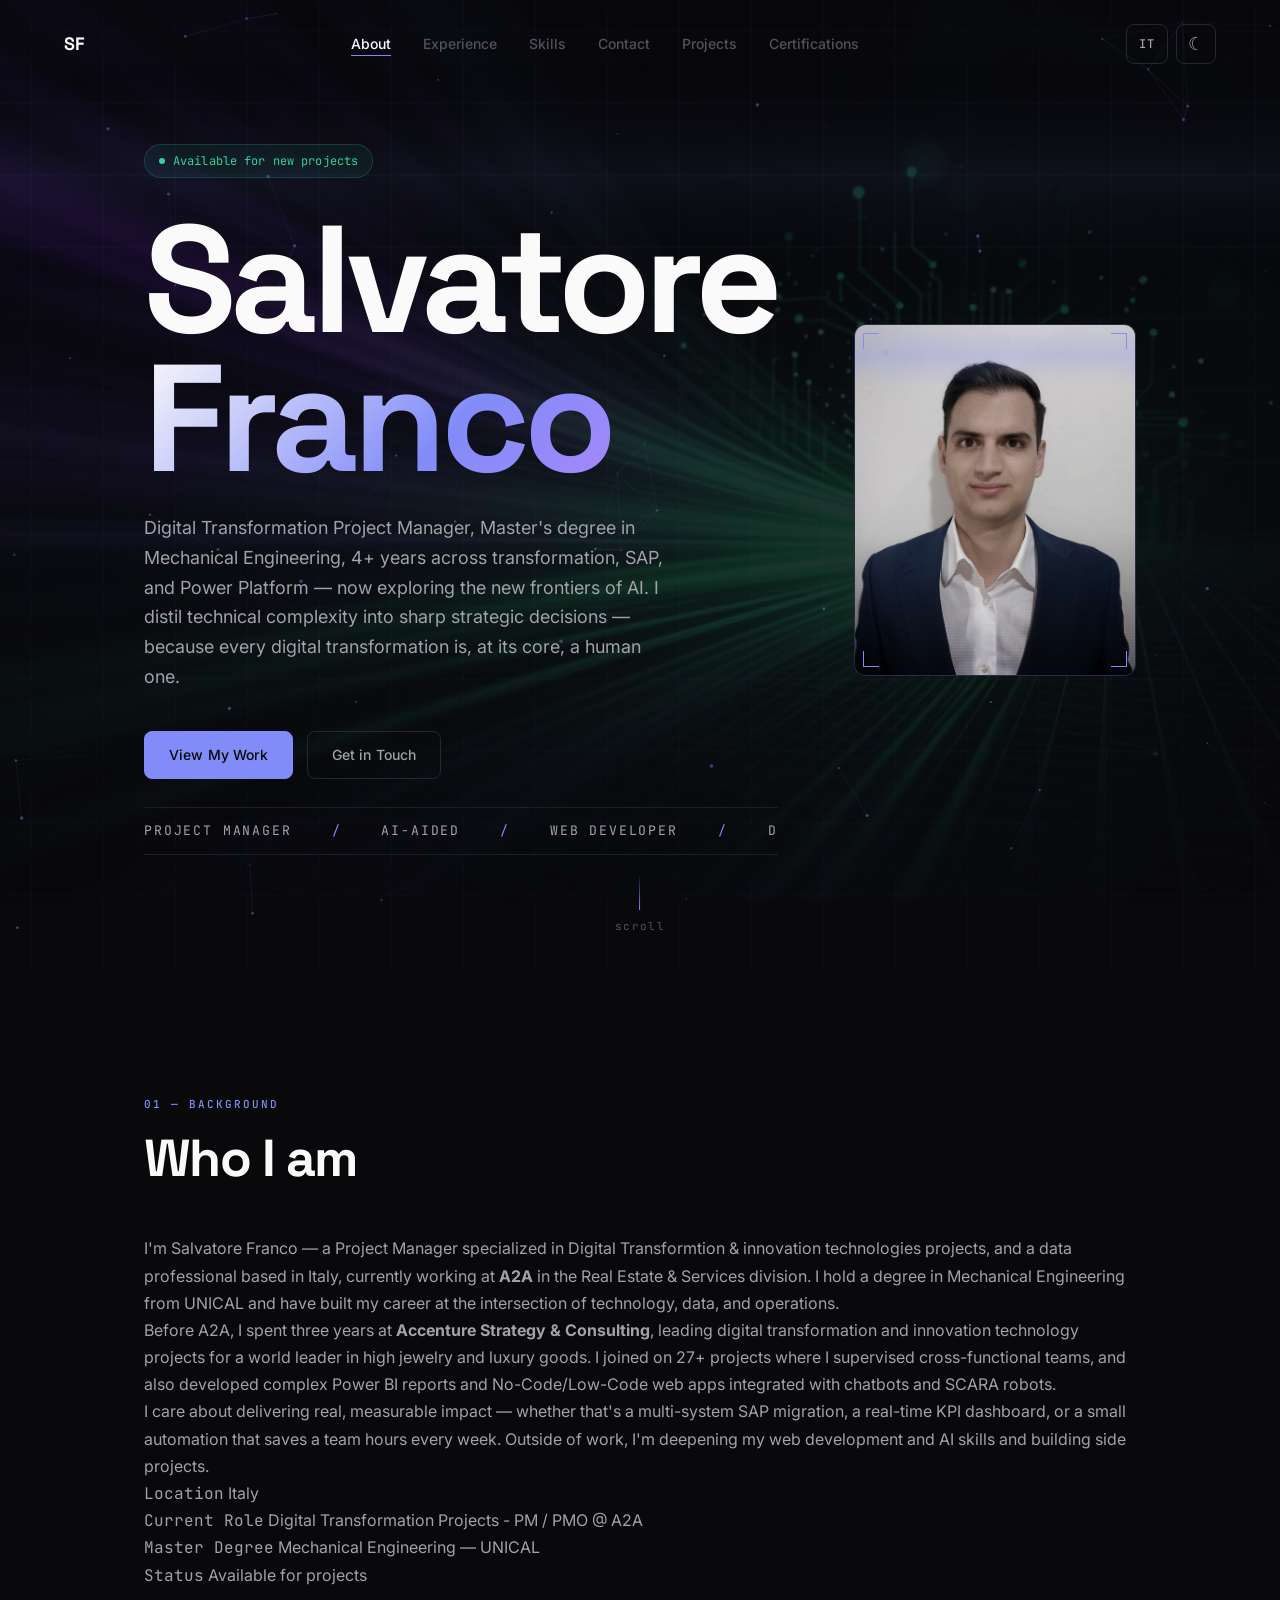
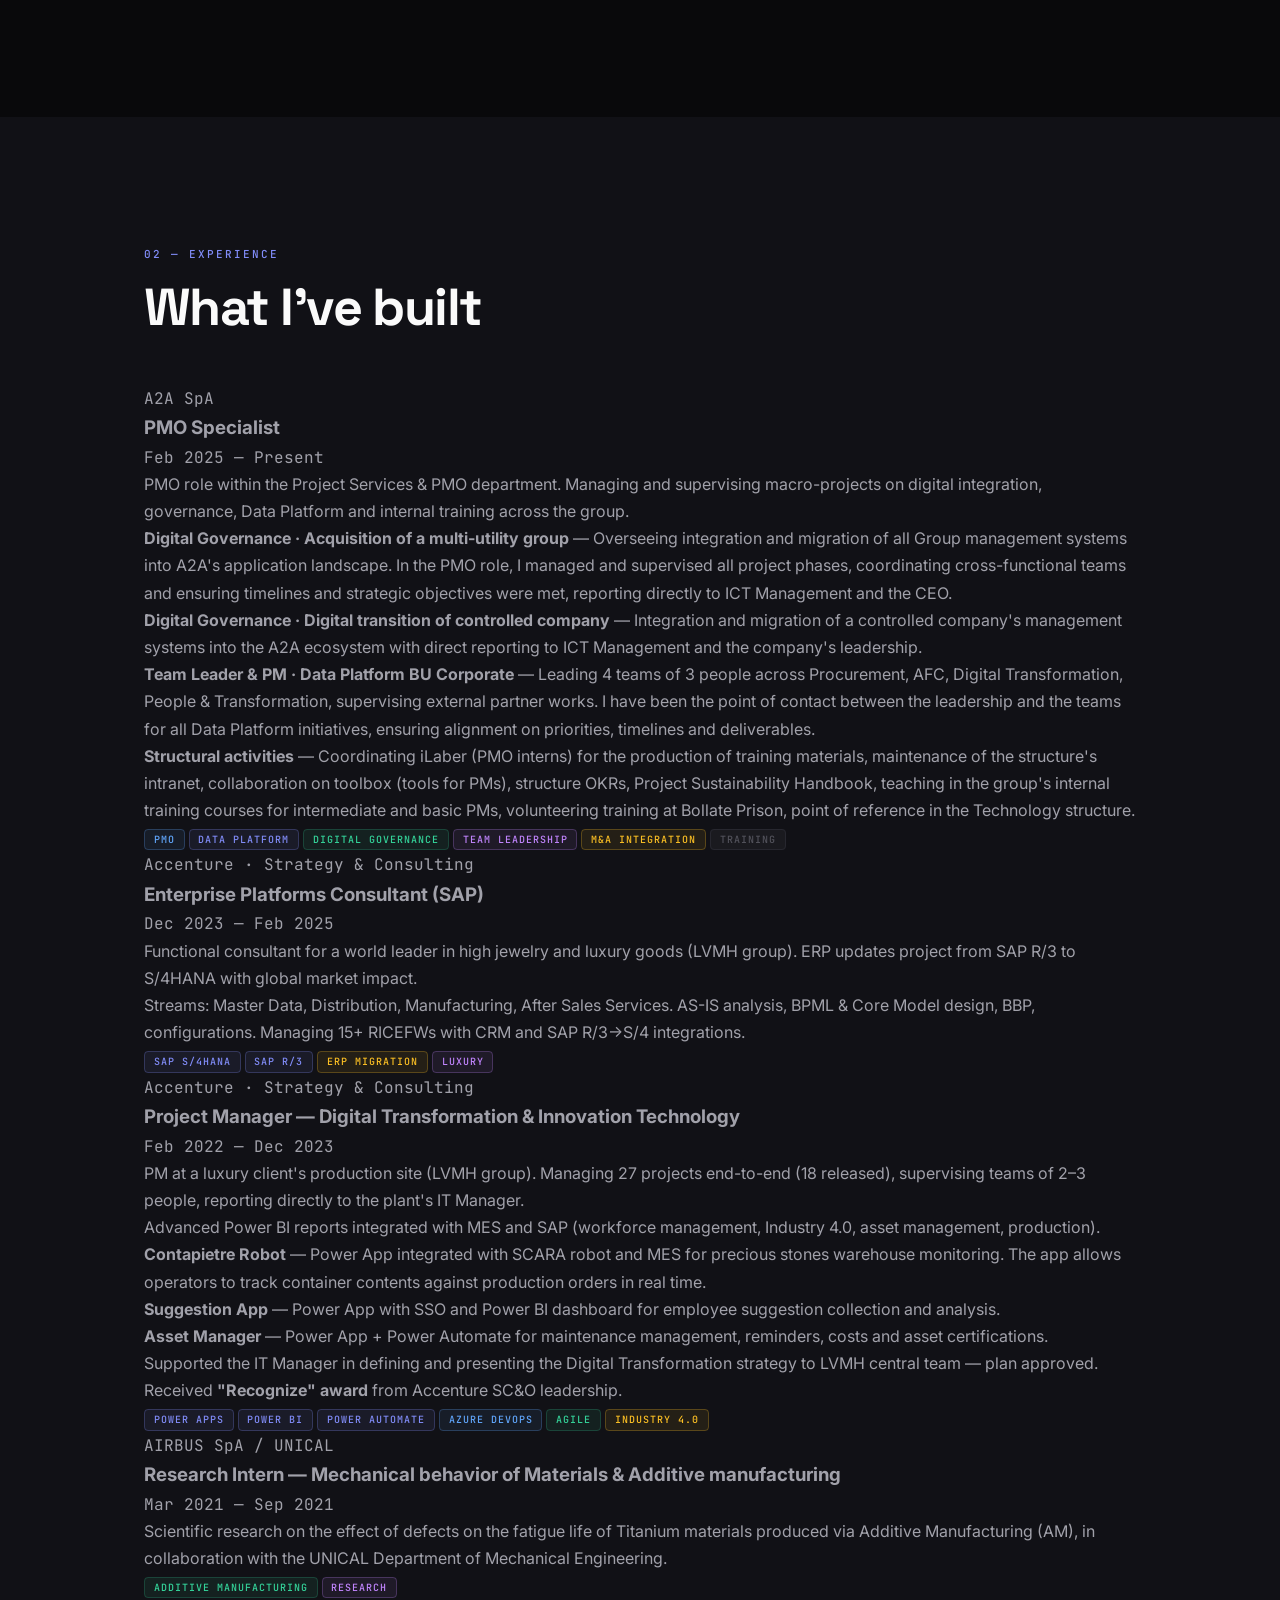
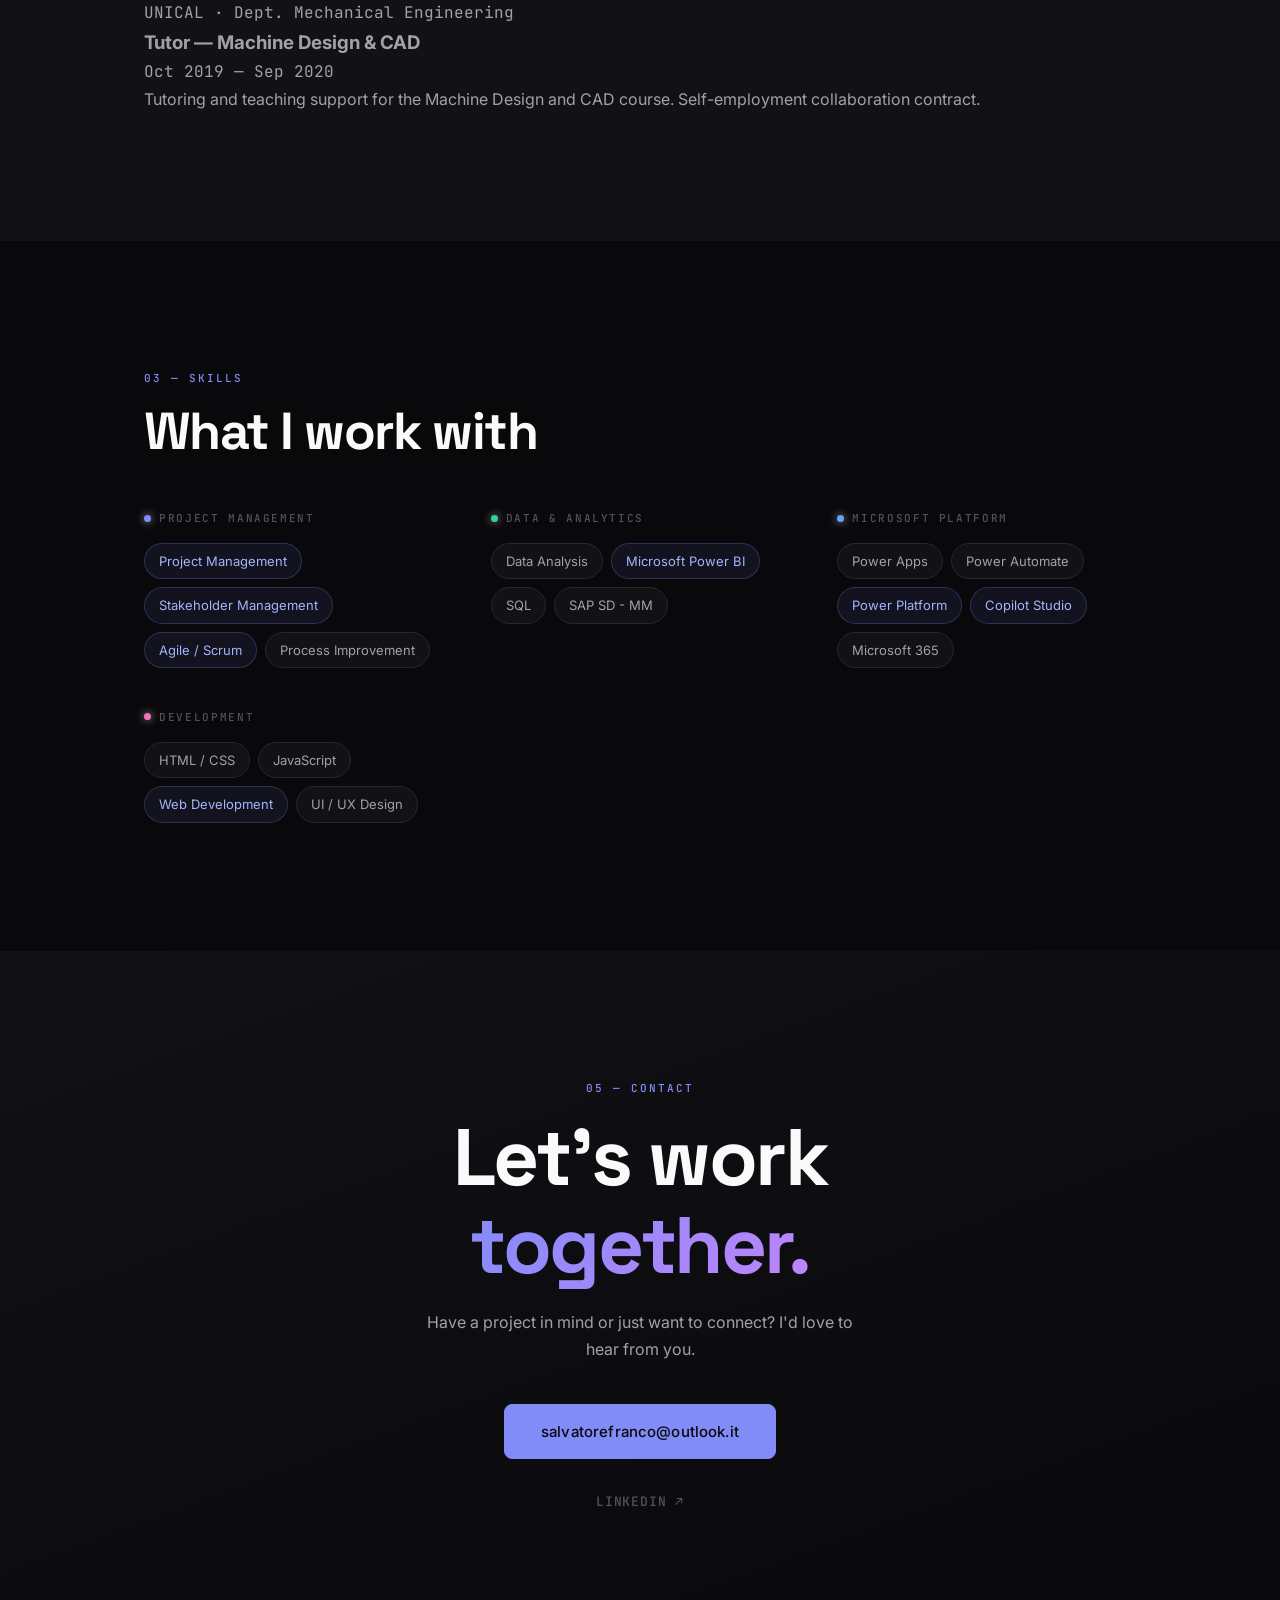
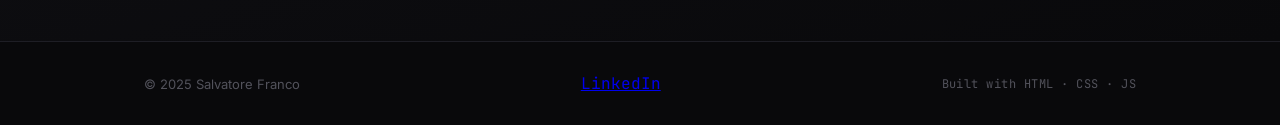
==== index.html @ 8446bfa4 "Primo caricamento del progetto" ====
<!DOCTYPE html>
<html lang="en">
<head>
    <meta charset="UTF-8">
    <meta http-equiv="X-UA-Compatible" content="IE=edge">
    <meta name="viewport" content="width=device-width, initial-scale=1.0">
    <title>Salvatore Franco — Portfolio</title>
    <link rel="preconnect" href="https://fonts.googleapis.com">
    <link rel="preconnect" href="https://fonts.gstatic.com" crossorigin>
    <link href="https://fonts.googleapis.com/css2?family=Space+Grotesk:wght@400;500;600;700&family=Inter:wght@300;400;500&family=JetBrains+Mono:wght@400;500&display=swap" rel="stylesheet">
    <link rel="stylesheet" href="portfolio.css">
</head>
<body>
    <!-- Prevent flash: apply saved theme & language before paint -->
    <script>
        (function(){
            var t = localStorage.getItem('theme');
            if (t) document.documentElement.setAttribute('data-theme', t);
            var l = localStorage.getItem('lang');
            if (l && l !== 'en') {
                document.documentElement.lang = l;
                document.documentElement.classList.add('i18n-loading');
            }
        })();
    </script>

    <!-- Skip to content (accessibility) -->
    <a href="#main" class="skip-link" data-i18n="skip">Skip to content</a>

    <!-- ── NAVIGATION ── -->
    <nav class="nav" id="nav" role="navigation" aria-label="Main navigation">
        <a href="#home" class="nav__logo" aria-label="Home">SF</a>
        <button class="nav__toggle" id="navToggle" aria-label="Toggle menu" aria-expanded="false">
            <span></span><span></span><span></span>
        </button>
        <ul class="nav__links" id="navLinks" role="list">
            <li><a href="#home"                  class="nav__link" data-i18n="nav.about">About</a></li>
            <li><a href="#experience"            class="nav__link" data-i18n="nav.experience">Experience</a></li>
            <li><a href="#skills"                class="nav__link" data-i18n="nav.skills">Skills</a></li>
            <li><a href="#contact"               class="nav__link" data-i18n="nav.contact">Contact</a></li>
            <li><a href="projects.html"          class="nav__link" data-i18n="nav.projects">Projects</a></li>
            <li><a href="certifications.html"    class="nav__link" data-i18n="nav.certifications">Certifications</a></li>
        </ul>
        <div class="nav__actions">
            <button class="lang-toggle" id="langToggle" aria-label="Switch language">
                <span class="lang-toggle__label">IT</span>
            </button>
            <button class="theme-toggle" id="themeToggle" aria-label="Toggle light/dark mode">
                <span class="theme-toggle__icon--moon" aria-hidden="true">&#9790;</span>
                <span class="theme-toggle__icon--sun" aria-hidden="true">&#9728;</span>
            </button>
        </div>
    </nav>

    <main id="main">

    <!-- ── HERO ── -->
    <section class="hero" id="home" aria-label="Introduction">
        <!-- Background layers -->
        <canvas id="hero-canvas" aria-hidden="true"></canvas>

        <div class="hero__inner">
            <div class="hero__content">
                <!-- Status badge -->
                <div class="hero__status reveal" aria-label="Availability status">
                    <span class="hero__status-dot" aria-hidden="true"></span>
                    <span data-i18n="hero.status">Available for new projects</span>
                </div>

                <!-- Name -->
                <h1 class="hero__name reveal reveal--delay-1">
                    <span class="hero__name-line">Salvatore</span>
                    <span class="hero__name-line hero__name-line--accent">Franco</span>
                </h1>

                <!-- Tagline -->
                <p class="hero__tagline reveal reveal--delay-2" data-i18n="hero.tagline">
                    Digital Transformation Project Manager, Master's degree in Mechanical Engineering, 5+ years across transformation,
                    SAP, and Power Platform — now exploring the new frontiers of AI.
                    I distil technical complexity into sharp strategic decisions — because every digital transformation is, at its core, a human one.
                </p>

                <!-- CTAs -->
                <div class="hero__cta reveal reveal--delay-3">
                    <a href="projects.html" class="btn btn--primary" data-i18n="hero.cta.work">View My Work</a>
                    <a href="#contact"  class="btn btn--ghost" data-i18n="hero.cta.contact">Get in Touch</a>
                </div>

                <!-- Roles marquee -->
                <div class="hero__roles reveal reveal--delay-4" aria-label="Roles">
                    <div class="hero__roles-track">
                        <span>
                            Project Manager <i>/</i> AI-Aided <i>/</i> Web Developer <i>/</i>
                            Data Analyst <i>/</i> PMO Specialist <i>/</i> Power Platform <i>/</i>
                            SAP Consultant <i>/</i>
                        </span>
                        <span aria-hidden="true">
                            Project Manager <i>/</i> AI-Aided <i>/</i> Web Developer <i>/</i>
                            Data Analyst <i>/</i> PMO Specialist <i>/</i> Power Platform <i>/</i>
                            SAP Consultant <i>/</i>
                        </span>
                    </div>
                </div>
            </div>

            <div class="hero__portrait">
                <img src="01.images/fotoProfilo.jpg" alt="Salvatore Franco">
                <span class="corner tl"></span>
                <span class="corner tr"></span>
                <span class="corner bl"></span>
                <span class="corner br"></span>
            </div>
        </div>

        <a href="#about" class="hero__scroll" aria-label="Scroll to About section">
            <span class="hero__scroll-line" aria-hidden="true"></span>
            <span data-i18n="hero.scroll">scroll</span>
        </a>
    </section>

    <!-- ── BACKGROUND / ABOUT ── -->
    <section class="section" id="about" aria-labelledby="background-title">
        <div class="container">
            <span class="section__label mono fade-in" data-i18n="bg.label">01 — Background</span>
            <div class="prose-grid">
                <div class="prose fade-in">
                    <h2 class="section__title" id="background-title" data-i18n="bg.title">Who I am</h2>
                    <p data-i18n="bg.p1">I'm Salvatore Franco — a Project Manager specialized in Digital Transformtion &amp; innovation technologies projects, and a data professional based in Italy, currently working at <strong>A2A</strong> in the Real Estate &amp; Services division. I hold a degree in Mechanical Engineering from UNICAL and have built my career at the intersection of technology, data, and operations.</p>
                    <p data-i18n="bg.p2">Before A2A, I spent three years at <strong>Accenture Strategy &amp; Consulting</strong>, leading digital transformation and innovation technology projects for a world leader in high jewelry, luxury and perfume. I joined on 27+ projects where I supervised cross-functional teams, and also developed complex Power BI reports and No-Code/Low-Code web apps integrated with chatbots and SCARA robots.</p>
                    <p data-i18n="bg.p3">I care about delivering real, measurable impact — whether that's a multi-system SAP migration, a real-time KPI dashboard, or a small automation that saves a team hours every week. Outside of work, I'm deepening my web development skills and building side projects.</p>
                </div>
                <aside class="about-sidebar fade-in" aria-label="Key information">
                    <div class="info-block">
                        <span class="info-block__label mono" data-i18n="sidebar.location.label">Location</span>
                        <span class="info-block__value" data-i18n="sidebar.location.value">Italy</span>
                    </div>
                    <div class="info-block">
                        <span class="info-block__label mono" data-i18n="sidebar.role.label">Current Role</span>
                        <span class="info-block__value">Digital Transformation Projects - PM / PMO @ A2A</span>
                    </div>
                    <div class="info-block">
                        <span class="info-block__label mono" data-i18n="sidebar.degree.label">Degree</span>
                        <span class="info-block__value" data-i18n="sidebar.degree.value">Mechanical Engineering — UNICAL</span>
                    </div>
                    <div class="info-block">
                        <span class="info-block__label mono" data-i18n="sidebar.status.label">Status</span>
                        <span class="info-block__value status-available" data-i18n="sidebar.status.value">
                            <span class="hero__status-dot" aria-hidden="true"></span>
                            Available for projects
                        </span>
                    </div>
                </aside>
            </div>
        </div>
    </section>

    <!-- ── EXPERIENCE ── -->
    <section class="section section--surface" id="experience" aria-labelledby="experience-title">
        <div class="container">
            <span class="section__label mono fade-in" data-i18n="exp.label">02 — Experience</span>
            <h2 class="section__title fade-in" id="experience-title" data-i18n="exp.title">What I've built</h2>

            <div class="exp-list fade-in">

                <!-- A2A -->
                <article class="exp-item">
                    <div class="exp-item__header">
                        <div>
                            <span class="exp-item__company mono">A2A SpA</span>
                            <h3 class="exp-item__role">PMO Specialist</h3>
                        </div>
                        <div class="exp-item__date mono" data-i18n="exp.1.date">
                            Feb 2025 — Present
                        </div>
                    </div>
                    <p class="exp-item__desc" data-i18n="exp.1.desc">PMO role within the Project Services &amp; PMO department. Managing and supervising macro-projects on digital integration, governance, Data Platform and internal training across the group.</p>
                    <div class="exp-item__subs">
                        <div class="exp-item__sub" data-i18n="exp.1.sub1"><strong>Team Leader Digital Governance · AEB Group Acquisition</strong> — Overseeing integration and migration of all AEB Group management systems into A2A's application landscape.</div>
                        <div class="exp-item__sub" data-i18n="exp.1.sub2"><strong>Team Leader Digital Governance · LeReti Transition</strong> — Integration and migration of LeReti management systems into the A2A ecosystem.</div>
                        <div class="exp-item__sub" data-i18n="exp.1.sub3"><strong>Team Leader &amp; PM · Data Platform BU Corporate</strong> — Leading a team of 3 PMOs and supervising external partner across Procurement, AFC, Digital Transformation, People &amp; Transformation.</div>
                        <div class="exp-item__sub" data-i18n="exp.1.sub4"><strong>Structural activities</strong> — iLaber coordination (PMO interns) for the production of training materials, intranet maintenance, PM toolbox, Project Sustainability Handbook, PM training courses teaching, teaching at Bollate Prison.</div>
                    </div>
                    <div class="exp-item__tags">
                        <span class="tag tag--project">PMO</span>
                        <span class="tag tag--web">Data Platform</span>
                        <span class="tag tag--industry">Digital Governance</span>
                        <span class="tag tag--featured">Team Leadership</span>
                        <span class="tag tag--report">M&amp;A Integration</span>
                        <span class="tag">Training</span>
                    </div>
                </article>

                <!-- Accenture — SAP -->
                <article class="exp-item">
                    <div class="exp-item__header">
                        <div>
                            <span class="exp-item__company mono">Accenture · Strategy &amp; Consulting</span>
                            <h3 class="exp-item__role">Enterprise Platforms Consultant (SAP)</h3>
                        </div>
                        <div class="exp-item__date mono" data-i18n="exp.2.date">Dec 2023 — Feb 2025</div>
                    </div>
                    <p class="exp-item__desc" data-i18n="exp.2.desc">Functional consultant for a world leader in high jewelry, luxury and perfume (LVMH group). ERP replacement project from SAP R/3 to S/4HANA with global market impact.</p>
                    <div class="exp-item__subs">
                        <div class="exp-item__sub" data-i18n="exp.2.sub1">Streams: Master Data, Distribution, Manufacturing, After Sales Services. AS-IS analysis, BPML &amp; Core Model design, BBP, configurations. Managing 15+ RICEFWs with CRM and SAP R/3→S/4 integrations.</div>
                    </div>
                    <div class="exp-item__tags">
                        <span class="tag tag--web">SAP S/4HANA</span>
                        <span class="tag tag--web">SAP R/3</span>
                        <span class="tag tag--report">ERP Migration</span>
                        <span class="tag tag--featured">Luxury</span>
                    </div>
                </article>

                <!-- Accenture — PM -->
                <article class="exp-item">
                    <div class="exp-item__header">
                        <div>
                            <span class="exp-item__company mono">Accenture · Strategy &amp; Consulting</span>
                            <h3 class="exp-item__role">Project Manager — Digital Transformation &amp; Innovation Technology</h3>
                        </div>
                        <div class="exp-item__date mono" data-i18n="exp.3.date">Feb 2022 — Dec 2023</div>
                    </div>
                    <p class="exp-item__desc" data-i18n="exp.3.desc">PM at a luxury client's production site (LVMH group). Managing 27 projects end-to-end (18 released), supervising teams of 2–3 people, reporting directly to the plant's IT Manager.</p>
                    <div class="exp-item__subs">
                        <div class="exp-item__sub" data-i18n="exp.3.sub1">Advanced Power BI reports integrated with MES and SAP (workforce management, Industry 4.0, asset management, production).</div>
                        <div class="exp-item__sub" data-i18n="exp.3.sub2"><strong>Contapietre Robot</strong> — Power App integrated with SCARA robot and MES for precious stones warehouse monitoring.</div>
                        <div class="exp-item__sub" data-i18n="exp.3.sub3"><strong>Suggestion App</strong> — Power App with SSO and Power BI dashboard for employee suggestion collection and analysis.</div>
                        <div class="exp-item__sub" data-i18n="exp.3.sub4"><strong>Asset Manager</strong> — Power App + Power Automate for maintenance management, reminders, costs and asset certifications.</div>
                        <div class="exp-item__sub" data-i18n="exp.3.sub5">Supported the IT Manager in defining and presenting the Digital Transformation strategy to LVMH central team — plan approved. Received <strong>"Recognize" award</strong> from Accenture SC&amp;O leadership.</div>
                    </div>
                    <div class="exp-item__tags">
                        <span class="tag tag--web">Power Apps</span>
                        <span class="tag tag--web">Power BI</span>
                        <span class="tag tag--web">Power Automate</span>
                        <span class="tag tag--project">Azure DevOps</span>
                        <span class="tag tag--industry">Agile</span>
                        <span class="tag tag--report">Industry 4.0</span>
                    </div>
                </article>

                <!-- AIRBUS -->
                <article class="exp-item">
                    <div class="exp-item__header">
                        <div>
                            <span class="exp-item__company mono">AIRBUS SpA / UNICAL</span>
                            <h3 class="exp-item__role" data-i18n="exp.4.role">Research Intern — Materials &amp; Additive Manufacturing</h3>
                        </div>
                        <div class="exp-item__date mono" data-i18n="exp.4.date">Mar 2021 — Sep 2021</div>
                    </div>
                    <p class="exp-item__desc" data-i18n="exp.4.desc">Scientific research on the effect of defects on the fatigue life of Titanium materials produced via Additive Manufacturing (AM), in collaboration with the UNICAL Department of Mechanical Engineering.</p>
                    <div class="exp-item__tags">
                        <span class="tag tag--industry">Additive Manufacturing</span>
                        <span class="tag tag--featured">Research</span>
                    </div>
                </article>

                <!-- UNICAL Tutor -->
                <article class="exp-item">
                    <div class="exp-item__header">
                        <div>
                            <span class="exp-item__company mono" data-i18n="exp.5.company">UNICAL · Dept. Mechanical Engineering</span>
                            <h3 class="exp-item__role" data-i18n="exp.5.role">Tutor — Machine Design &amp; CAD</h3>
                        </div>
                        <div class="exp-item__date mono" data-i18n="exp.5.date">Oct 2019 — Sep 2020</div>
                    </div>
                    <p class="exp-item__desc" data-i18n="exp.5.desc">Tutoring and teaching support for the Machine Design and CAD course. Self-employment collaboration contract.</p>
                </article>

            </div>
        </div>
    </section>

    <!-- ── SKILLS ── -->
    <section class="section" id="skills" aria-labelledby="skills-title">
        <div class="container">
            <span class="section__label mono fade-in" data-i18n="abt.skills.label">03 — Skills</span>
            <h2 class="section__title fade-in" id="skills-title" data-i18n="abt.skills.title">What I work with</h2>

            <div class="skills-groups fade-in">
                <div class="skills-group">
                    <div class="skills-group__header">
                        <span class="skills-group__dot" style="background:#818cf8" aria-hidden="true"></span>
                        <h4 class="skills-group__label mono">Project Management</h4>
                    </div>
                    <div class="skills-pills" role="list">
                        <span class="pill pill--accent" role="listitem">Project Management</span>
                        <span class="pill pill--accent" role="listitem">Stakeholder Management</span>
                        <span class="pill pill--accent" role="listitem">Agile / Scrum</span>
                        <span class="pill" role="listitem">Process Improvement</span>
                    </div>
                </div>

                <div class="skills-group">
                    <div class="skills-group__header">
                        <span class="skills-group__dot" style="background:#34d399" aria-hidden="true"></span>
                        <h4 class="skills-group__label mono">Data &amp; Analytics</h4>
                    </div>
                    <div class="skills-pills" role="list">
                        <span class="pill" role="listitem">Data Analysis</span>
                        <span class="pill pill--accent" role="listitem">Microsoft Power BI</span>
                        <span class="pill" role="listitem">SQL</span>
                        <span class="pill" role="listitem">SAP SD - MM</span>
                    </div>
                </div>

                <div class="skills-group">
                    <div class="skills-group__header">
                        <span class="skills-group__dot" style="background:#60a5fa" aria-hidden="true"></span>
                        <h4 class="skills-group__label mono">Microsoft Platform</h4>
                    </div>
                    <div class="skills-pills" role="list">
                        <span class="pill" role="listitem">Power Apps</span>
                        <span class="pill " role="listitem">Power Automate</span>
                        <span class="pill pill--accent" role="listitem">Power Platform</span>
                        <span class="pill pill--accent" role="listitem">Copilot Studio</span>
                        <span class="pill" role="listitem">Microsoft 365</span>
                    </div>
                </div>

                <div class="skills-group">
                    <div class="skills-group__header">
                        <span class="skills-group__dot" style="background:#f472b6" aria-hidden="true"></span>
                        <h4 class="skills-group__label mono">Development</h4>
                    </div>
                    <div class="skills-pills" role="list">
                        <span class="pill" role="listitem">HTML / CSS</span>
                        <span class="pill" role="listitem">JavaScript</span>
                        <span class="pill pill--accent" role="listitem">Web Development</span>
                        <span class="pill" role="listitem">UI / UX Design</span>
                    </div>
                </div>
            </div>
        </div>
    </section>

    <!-- ── CONTACT ── -->
    <section class="section section--contact" id="contact" aria-labelledby="contact-title">
        <div class="container">
            <div class="contact-inner fade-in">
                <span class="section__label mono" data-i18n="contact.label.5">05 — Contact</span>
                <h2 class="section__title contact__title" id="contact-title" data-i18n="contact.title">
                    Let's work<br><span class="text-gradient">together.</span>
                </h2>
                <p class="contact__subtitle" data-i18n="contact.sub">Have a project in mind or just want to connect? I'd love to hear from you.</p>
                <a href="mailto:salvatorefranco@outlook.it" class="btn btn--primary btn--lg">
                    salvatorefranco@outlook.it
                </a>
                <div class="contact__socials">
                    <a href="https://www.linkedin.com/in/salvatorefranco" target="_blank" rel="noopener noreferrer" class="contact__social">
                        LinkedIn ↗
                    </a>
                </div>
            </div>
        </div>
    </section>

    </main><!-- /main -->

    <!-- ── FOOTER ── -->
    <footer class="footer" role="contentinfo">
        <div class="container footer__inner">
            <span class="footer__copy">© 2025 Salvatore Franco</span>
            <a href="https://www.linkedin.com/in/salvatorefranco" target="_blank" rel="noopener noreferrer" class="footer__link mono">LinkedIn</a>
            <span class="footer__credit mono" data-i18n="footer.credit">Built with HTML · CSS · JS</span>
        </div>
    </footer>

    <!-- Language support -->
    <script src="i18n.js"></script>

    <!-- Custom interactions + animations -->
    <script src="js/theme-colors.js"></script>
    <script src="js/interactions.js"></script>
    <script src="js/motion.js"></script>

    <script>
        // ── Navbar: scrolled state ──
        const nav = document.getElementById('nav');
        window.addEventListener('scroll', () => {
            nav.classList.toggle('nav--scrolled', window.scrollY > 60);
        }, { passive: true });

        // ── Mobile nav toggle ──
        const navToggle = document.getElementById('navToggle');
        const navLinks  = document.getElementById('navLinks');
        navToggle.addEventListener('click', () => {
            const isOpen = navLinks.classList.toggle('nav__links--open');
            navToggle.classList.toggle('nav__toggle--open', isOpen);
            navToggle.setAttribute('aria-expanded', isOpen);
        });
        navLinks.querySelectorAll('a').forEach(link => {
            link.addEventListener('click', () => {
                navLinks.classList.remove('nav__links--open');
                navToggle.classList.remove('nav__toggle--open');
                navToggle.setAttribute('aria-expanded', 'false');
            });
        });

        // ── Active nav link on scroll ──
        const sections   = document.querySelectorAll('section[id]');
        const navAnchors = document.querySelectorAll('.nav__link');
        const sectionObserver = new IntersectionObserver((entries) => {
            entries.forEach(entry => {
                if (entry.isIntersecting) {
                    navAnchors.forEach(a => {
                        a.classList.remove('nav__link--active');
                        a.removeAttribute('aria-current');
                    });
                    const active = document.querySelector(`.nav__link[href="#${entry.target.id}"]`);
                    if (active) {
                        active.classList.add('nav__link--active');
                        active.setAttribute('aria-current', 'true');
                    }
                }
            });
        }, { threshold: 0.4 });
        sections.forEach(s => sectionObserver.observe(s));

        // ── Scroll reveal ──
        const revealObserver = new IntersectionObserver((entries) => {
            entries.forEach(entry => {
                if (entry.isIntersecting) {
                    entry.target.classList.add('is-visible');
                    revealObserver.unobserve(entry.target);
                }
            });
        }, { threshold: 0.1, rootMargin: '0px 0px -40px 0px' });
        document.querySelectorAll('.fade-in, .reveal').forEach(el => revealObserver.observe(el));

        // ── Hero: trigger reveals immediately on load ──
        window.addEventListener('load', () => {
            document.querySelectorAll('.reveal').forEach((el, i) => {
                setTimeout(() => el.classList.add('is-visible'), i * 50 + 80);
            });
        });

        // ── Theme toggle ──
        const themeToggle = document.getElementById('themeToggle');
        themeToggle.addEventListener('click', () => {
            const current = document.documentElement.getAttribute('data-theme');
            const next = current === 'light' ? 'dark' : 'light';
            if (next === 'dark') {
                document.documentElement.removeAttribute('data-theme');
            } else {
                document.documentElement.setAttribute('data-theme', next);
            }
            localStorage.setItem('theme', next === 'dark' ? '' : next);
        });
    </script>

</body>
</html>
---- portfolio.css ----
/* ============================================================
   PORTFOLIO.CSS  —  Salvatore Franco
   Palette: Zinc dark + Indigo accent (Linear / Vercel style)
   Fonts:   Space Grotesk (headings) · Inter (body) · JetBrains Mono (labels)
   ============================================================ */


/* ── Design Tokens ── */
:root {
    /* Backgrounds */
    --bg:        #09090b;   /* zinc-950 */
    --surface:   #111116;   /* cards, surface 1 */
    --elevated:  #18181e;   /* nav, tooltips */
    --border:    #27272f;   /* zinc-800 */
    --border-sub:#1e1e25;   /* subtle dividers */

    /* Text */
    --text-1:    #fafafa;   /* zinc-50  — primary */
    --text-2:    #a1a1aa;   /* zinc-400 — secondary */
    --text-3:    #52525b;   /* zinc-600 — muted */

    /* Accent — Indigo */
    --accent:    #818cf8;   /* indigo-400 */
    --accent-hi: #a5b4fc;   /* indigo-300 — hover */
    --accent-bg: rgba(129,140,248,0.08);
    --accent-glow: rgba(129,140,248,0.12);
    --accent-border: rgba(129,140,248,0.25);

    /* Secondary accent — Emerald (status, success) */
    --green:     #34d399;   /* emerald-400 */
    --green-bg:  rgba(52,211,153,0.07);
    --green-border: rgba(52,211,153,0.2);

    /* Type scale */
    --font-head: 'Space Grotesk', system-ui, sans-serif;
    --font-body: 'Inter', system-ui, sans-serif;
    --font-mono: 'JetBrains Mono', 'Fira Code', monospace;

    /* Radius */
    --radius-sm: 4px;
    --radius:    8px;
    --radius-lg: 12px;
    --radius-xl: 16px;
    --radius-pill: 100px;

    /* Transitions */
    --ease: cubic-bezier(0.16, 1, 0.3, 1);
    --t-fast: 150ms;
    --t-base: 250ms;
    --t-slow: 400ms;
}


/* ── Light Mode Tokens ── */
[data-theme="light"] {
    /* Backgrounds */
    --bg:        #f4f4f5;   /* zinc-100 */
    --surface:   #ffffff;
    --elevated:  #fafafa;
    --border:    #d4d4d8;   /* zinc-300 */
    --border-sub:#e4e4e7;   /* zinc-200 */

    /* Text */
    --text-1:    #18181b;   /* zinc-900 */
    --text-2:    #52525b;   /* zinc-600 */
    --text-3:    #a1a1aa;   /* zinc-400 */

    /* Accent — Indigo (slightly deeper for contrast on light bg) */
    --accent:    #6366f1;   /* indigo-500 */
    --accent-hi: #4f46e5;   /* indigo-600 */
    --accent-bg: rgba(99,102,241,0.08);
    --accent-glow: rgba(99,102,241,0.10);
    --accent-border: rgba(99,102,241,0.25);

    /* Secondary accent — Emerald */
    --green:     #059669;   /* emerald-600 */
    --green-bg:  rgba(5,150,105,0.07);
    --green-border: rgba(5,150,105,0.2);
}


/* ── Reset ── */
*, *::before, *::after { box-sizing: border-box; margin: 0; padding: 0; }
html { scroll-behavior: smooth; font-size: 100%; }

body {
    font-family: var(--font-body);
    font-size: 1rem;
    line-height: 1.7;
    color: var(--text-2);
    background: var(--bg) url('01.images/wallpaper1.png') center center / cover no-repeat fixed;
    overflow-x: hidden;
    -webkit-font-smoothing: antialiased;
    -moz-osx-font-smoothing: grayscale;
    transition: background-color var(--t-slow), color var(--t-slow);
}

/* Wallpaper swap for light mode */
[data-theme="light"] body,
body[data-theme="light"] {
    background-image: url('01.images/wallpaper1_Light.png');
}

/* Dark overlay so text stays readable over the wallpaper */
body::before {
    content: '';
    position: fixed;
    inset: 0;
    background: rgba(9, 9, 11, 0.82);
    z-index: 0;
    pointer-events: none;
    transition: background var(--t-slow);
}

/* Lighter overlay in light mode */
[data-theme="light"] body::before,
body[data-theme="light"]::before {
    background: rgba(244, 244, 245, 0.78);
}

/* Ensure all direct children sit above the overlay */
body > * { position: relative; z-index: 1; }

/* Mono utility */
.mono { font-family: var(--font-mono); }

/* Gradient text utility */
.text-gradient {
    background: linear-gradient(135deg, var(--accent) 0%, #c084fc 100%);
    -webkit-background-clip: text;
    -webkit-text-fill-color: transparent;
    background-clip: text;
}

/* ── Skip Link (accessibility) ── */
.skip-link {
    position: absolute;
    top: -100%;
    left: 1rem;
    padding: 0.5rem 1rem;
    background: var(--accent);
    color: var(--bg);
    font-family: var(--font-body);
    font-size: 0.875rem;
    font-weight: 600;
    border-radius: var(--radius);
    z-index: 9999;
    text-decoration: none;
    transition: top var(--t-fast);
}
.skip-link:focus { top: 1rem; }

/* ── Focus ring (accessibility) ── */
:focus-visible {
    outline: 2px solid var(--accent);
    outline-offset: 3px;
    border-radius: var(--radius-sm);
}

/* ── Reduced motion ── */
@media (prefers-reduced-motion: reduce) {
    *, *::before, *::after {
        animation-duration: 0.01ms !important;
        transition-duration: 0.01ms !important;
    }
    html { scroll-behavior: auto; }
}


/* ── Container ── */
.container {
    width: 100%;
    max-width: 1120px;
    margin: 0 auto;
    padding: 0 clamp(1.25rem, 5vw, 4rem);
}


/* ═══════════════════════════════════════
   NAVIGATION
═══════════════════════════════════════ */
.nav {
    position: fixed;
    top: 0; left: 0; right: 0;
    z-index: 200;
    display: flex;
    align-items: center;
    justify-content: space-between;
    padding: 1.5rem clamp(1.25rem, 5vw, 4rem);
    transition:
        background var(--t-base) var(--ease),
        padding    var(--t-base) var(--ease),
        border-color var(--t-base);
    border-bottom: 1px solid transparent;
}

.nav--scrolled {
    background: rgba(9, 9, 11, 0.8);
    backdrop-filter: blur(16px) saturate(180%);
    -webkit-backdrop-filter: blur(16px) saturate(180%);
    padding-top: 1rem;
    padding-bottom: 1rem;
    border-bottom-color: var(--border-sub);
}
[data-theme="light"] .nav--scrolled {
    background: rgba(244, 244, 245, 0.85);
}

.nav__logo {
    font-family: var(--font-head);
    font-weight: 700;
    font-size: 1.125rem;
    letter-spacing: -0.02em;
    color: var(--text-1);
    text-decoration: none;
    transition: color var(--t-fast);
}
.nav__logo:hover { color: var(--accent-hi); }

.nav__links {
    display: flex;
    list-style: none;
    gap: 2rem;
}

.nav__link {
    font-family: var(--font-body);
    font-size: 0.875rem;
    font-weight: 500;
    color: var(--text-3);
    text-decoration: none;
    transition: color var(--t-fast);
    position: relative;
    padding-bottom: 2px;
}
.nav__link::after {
    content: '';
    position: absolute;
    bottom: -2px; left: 0; right: 0;
    height: 1px;
    background: var(--accent);
    transform: scaleX(0);
    transform-origin: left;
    transition: transform var(--t-base) var(--ease);
}
.nav__link:hover,
.nav__link--active { color: var(--text-1); }
.nav__link:hover::after,
.nav__link--active::after { transform: scaleX(1); }

/* Actions group (lang + theme toggles) */
.nav__actions {
    display: flex;
    align-items: center;
    gap: 0.5rem;
}

/* Mobile hamburger */
.nav__toggle {
    display: none;
    flex-direction: column;
    gap: 5px;
    background: none;
    border: none;
    cursor: pointer;
    padding: 6px;
    border-radius: var(--radius-sm);
}
.nav__toggle span {
    display: block;
    width: 22px;
    height: 1.5px;
    background: var(--text-2);
    border-radius: 2px;
    transition: transform var(--t-base), opacity var(--t-base);
}
.nav__toggle--open span:nth-child(1) { transform: translateY(6.5px) rotate(45deg); }
.nav__toggle--open span:nth-child(2) { opacity: 0; transform: scaleX(0); }
.nav__toggle--open span:nth-child(3) { transform: translateY(-6.5px) rotate(-45deg); }

@media (max-width: 640px) {
    .nav__toggle { display: flex; }
    .nav__links {
        position: fixed;
        inset: 0;
        background: var(--bg);
        flex-direction: column;
        align-items: center;
        justify-content: center;
        gap: 2.5rem;
        transform: translateX(100%);
        transition: transform var(--t-base) var(--ease);
        z-index: 190;
    }
    .nav__links--open { transform: translateX(0); }
    .nav__link { font-size: 1.25rem; color: var(--text-2); }
}


/* ═══════════════════════════════════════
   HERO
═══════════════════════════════════════ */
.hero {
    position: relative;
    min-height: 100svh;
    display: flex;
    align-items: center;
    justify-content: center;
    overflow: hidden;
    padding: 9rem clamp(1.25rem, 5vw, 4rem) 7rem;
}

/* Hero canvas — particle grid background */
#hero-canvas {
    position: absolute;
    inset: 0;
    width: 100%;
    height: 100%;
    z-index: 0;
    opacity: 0.8;
    pointer-events: none;
}

/* Hero inner — two-column layout */
.hero__inner {
    position: relative;
    z-index: 1;
    display: flex;
    align-items: center;
    gap: clamp(3rem, 6vw, 5rem);
    max-width: 1120px;
    width: 100%;
    padding: 0 clamp(1.25rem, 5vw, 4rem);
}

/* Hero content */
.hero__content {
    flex: 1;
    min-width: 0;
    text-align: left;
}

/* Hero portrait — photo with photography effect */
.hero__portrait {
    flex-shrink: 0;
    position: relative;
    width: clamp(220px, 22vw, 320px);
    aspect-ratio: 4 / 5;
    border-radius: var(--radius-lg);
    overflow: hidden;
    border: 1px solid var(--accent-border);
    background: #0a0a0c;
}

.hero__portrait img {
    position: absolute;
    inset: 0;
    width: 100%;
    height: 100%;
    object-fit: cover;
    object-position: center 15%;
    filter: grayscale(20%) contrast(1.08) brightness(0.88) saturate(0.9);
    transition: filter var(--t-slow);
}

.hero__portrait:hover img {
    filter: grayscale(0%) contrast(1) brightness(1) saturate(1);
}

/* Scanline overlay + vignette */
.hero__portrait::after {
    content: '';
    position: absolute;
    inset: 0;
    background:
        repeating-linear-gradient(0deg, rgba(129,140,248,0.06) 0 1px, transparent 1px 3px),
        linear-gradient(180deg, transparent 60%, rgba(9,9,11,0.8) 100%);
    pointer-events: none;
    mix-blend-mode: overlay;
}

/* Animated scan sweep */
.hero__portrait::before {
    content: '';
    position: absolute;
    left: 0;
    right: 0;
    height: 60px;
    background: linear-gradient(180deg, transparent, rgba(129,140,248,0.25), transparent);
    animation: scan 3.5s linear infinite;
    pointer-events: none;
    z-index: 2;
}

@keyframes scan {
    0%   { top: -60px; }
    100% { top: 100%; }
}

/* Corner marks */
.hero__portrait .corner {
    position: absolute;
    width: 16px;
    height: 16px;
    border: 1px solid var(--accent);
    z-index: 3;
}
.hero__portrait .corner.tl { top: 8px;    left: 8px;  border-right: none; border-bottom: none; }
.hero__portrait .corner.tr { top: 8px;    right: 8px; border-left: none;  border-bottom: none; }
.hero__portrait .corner.bl { bottom: 8px; left: 8px;  border-right: none; border-top: none; }
.hero__portrait .corner.br { bottom: 8px; right: 8px; border-left: none;  border-top: none; }

@media (max-width: 768px) {
    .hero__inner {
        flex-direction: column-reverse;
    }
    .hero__content {
        text-align: center;
    }
    .hero__tagline {
        margin-left: auto;
        margin-right: auto;
    }
    .hero__cta {
        justify-content: center;
    }
    .hero__portrait {
        width: 180px;
        aspect-ratio: 1 / 1;
        border-radius: var(--radius-lg);
    }
}

/* Status badge */
.hero__status {
    display: inline-flex;
    align-items: center;
    gap: 0.5rem;
    padding: 0.35rem 0.875rem;
    border-radius: var(--radius-pill);
    border: 1px solid var(--green-border);
    background: var(--green-bg);
    font-family: var(--font-mono);
    font-size: 0.75rem;
    color: var(--green);
    letter-spacing: 0.01em;
    margin-bottom: 2rem;
    cursor: default;
}
.hero__status-dot {
    width: 6px; height: 6px;
    border-radius: 50%;
    background: var(--green);
    flex-shrink: 0;
    animation: statusPulse 2.5s ease-in-out infinite;
}
@keyframes statusPulse {
    0%, 100% { box-shadow: 0 0 0 0 rgba(52,211,153,0); }
    50%       { box-shadow: 0 0 0 5px rgba(52,211,153,0); opacity: 0.7; }
}

/* Hero name */
.hero__name {
    font-family: var(--font-head);
    font-weight: 700;
    font-size: clamp(3.75rem, 12vw, 9.5rem);
    line-height: 0.92;
    letter-spacing: -0.04em;
    margin-bottom: 1.5rem;
    display: block;
}
.hero__name-line {
    display: block;
    color: var(--text-1);
}
.hero__name-line--accent {
    background: linear-gradient(135deg, var(--text-1) 0%, var(--accent) 50%, #c084fc 100%);
    -webkit-background-clip: text;
    -webkit-text-fill-color: transparent;
    background-clip: text;
}

/* Roles — marquee */
.hero__roles {
    margin: 1.75rem 0 0;
    padding: 0.75rem 0;
    border-top: 1px solid var(--border-sub);
    border-bottom: 1px solid var(--border-sub);
    overflow: hidden;
    position: relative;
}
.hero__roles-track {
    display: flex;
    gap: 2.5rem;
    width: max-content;
    animation: marquee 28s linear infinite;
    font-family: var(--font-mono);
    font-size: 0.82rem;
    letter-spacing: 0.14em;
    text-transform: uppercase;
    color: var(--text-2);
    white-space: nowrap;
}
.hero__roles-track > span {
    display: inline-flex;
    align-items: center;
    gap: 2.5rem;
}
.hero__roles-track i { font-style: normal; color: var(--accent); }
@keyframes marquee { to { transform: translateX(-50%); } }

/* Tagline */
.hero__tagline {
    font-family: var(--font-body);
    font-size: clamp(0.9375rem, 1.8vw, 1.125rem);
    color: var(--text-2);
    line-height: 1.65;
    max-width: 520px;
    margin: 0 0 2.5rem;
}

/* CTA buttons */
.hero__cta {
    display: flex;
    gap: 0.875rem;
    flex-wrap: wrap;
}

/* Scroll indicator */
.hero__scroll {
    position: absolute;
    bottom: 2rem;
    left: 50%;
    transform: translateX(-50%);
    display: flex;
    flex-direction: column;
    align-items: center;
    gap: 0.4rem;
    color: var(--text-3);
    text-decoration: none;
    font-family: var(--font-mono);
    font-size: 0.6875rem;
    letter-spacing: 0.12em;
    transition: color var(--t-fast);
}
.hero__scroll:hover { color: var(--accent); }
.hero__scroll-line {
    display: block;
    width: 1px;
    height: 36px;
    background: linear-gradient(to bottom, transparent, var(--accent));
    animation: scrollBounce 2.2s ease-in-out infinite;
}
@keyframes scrollBounce {
    0%, 100% { transform: scaleY(1); opacity: 0.5; }
    50%       { transform: scaleY(1.2); opacity: 1; }
}


/* ═══════════════════════════════════════
   BUTTONS
═══════════════════════════════════════ */
.btn {
    display: inline-flex;
    align-items: center;
    justify-content: center;
    padding: 0.6875rem 1.5rem;
    border-radius: var(--radius);
    font-family: var(--font-body);
    font-size: 0.875rem;
    font-weight: 500;
    letter-spacing: 0.01em;
    text-decoration: none;
    cursor: pointer;
    transition: all var(--t-base) var(--ease);
    white-space: nowrap;
    min-height: 44px; /* accessibility touch target */
    border: 1px solid transparent;
}

.btn--primary {
    background: var(--accent);
    color: var(--bg);
    border-color: var(--accent);
}
.btn--primary:hover {
    background: var(--accent-hi);
    border-color: var(--accent-hi);
    transform: translateY(-1px);
    box-shadow: 0 4px 20px rgba(129,140,248,0.3);
}

.btn--ghost {
    background: transparent;
    color: var(--text-2);
    border-color: var(--border);
}
.btn--ghost:hover {
    border-color: var(--accent-border);
    color: var(--text-1);
    background: var(--accent-bg);
}

.btn--lg  { padding: 0.875rem 2.25rem; font-size: 0.9375rem; min-height: 52px; }
.btn--sm  { padding: 0.5rem  1.125rem; font-size: 0.8125rem; min-height: 36px; }


/* ═══════════════════════════════════════
   SECTIONS — shared
═══════════════════════════════════════ */
.section {
    padding: clamp(5rem, 10vw, 8rem) 0;
}
.section--surface {
    background: var(--surface);
}
.section--contact {
    background: linear-gradient(160deg, var(--surface) 0%, var(--bg) 100%);
}

.section__label {
    display: block;
    font-size: 0.6875rem;
    font-weight: 500;
    letter-spacing: 0.18em;
    text-transform: uppercase;
    color: var(--accent);
    margin-bottom: 1rem;
}

.section__title {
    font-family: var(--font-head);
    font-weight: 700;
    font-size: clamp(2rem, 4.5vw, 3.25rem);
    line-height: 1.1;
    letter-spacing: -0.03em;
    color: var(--text-1);
    margin-bottom: 3rem;
}


/* ═══════════════════════════════════════
   ABOUT
═══════════════════════════════════════ */
.about-grid {
    display: grid;
    grid-template-columns: 1fr 200px;
    gap: 5rem;
    align-items: start;
}

.about__text p {
    font-size: 1rem;
    line-height: 1.8;
    color: var(--text-2);
    margin-bottom: 1rem;
}
.about__text .btn { margin-top: 1.5rem; }

/* Stats */
.about__stats {
    display: flex;
    flex-direction: column;
    gap: 0;
}

.stat {
    padding: 1.5rem 0;
    border-top: 1px solid var(--border-sub);
}
.stat:last-child { border-bottom: 1px solid var(--border-sub); }

.stat__number {
    display: block;
    font-family: var(--font-head);
    font-size: 2.75rem;
    font-weight: 700;
    line-height: 1;
    letter-spacing: -0.04em;
    color: var(--accent);
    margin-bottom: 0.375rem;
}

.stat__label {
    display: block;
    font-size: 0.75rem;
    font-weight: 500;
    letter-spacing: 0.08em;
    text-transform: uppercase;
    color: var(--text-3);
}

@media (max-width: 700px) {
    .about-grid {
        grid-template-columns: 1fr;
        gap: 3rem;
    }
    .about__stats {
        flex-direction: row;
        gap: 1.5rem;
        flex-wrap: wrap;
    }
    .stat {
        border-top: none;
        border-left: 2px solid var(--accent-border);
        padding: 0 1.25rem;
        flex: 1 1 100px;
    }
    .stat:last-child { border-bottom: none; }
}


/* ═══════════════════════════════════════
   PROJECTS
═══════════════════════════════════════ */
.projects-grid {
    display: grid;
    grid-template-columns: repeat(auto-fill, minmax(320px, 1fr));
    gap: 1.25rem;
}

.project-card {
    background: var(--elevated);
    border: 1px solid var(--border);
    border-radius: var(--radius-lg);
    padding: 1.75rem 1.75rem 1.5rem;
    position: relative;
    overflow: hidden;
    transition:
        border-color var(--t-base) var(--ease),
        background   var(--t-base) var(--ease),
        transform    var(--t-base) var(--ease),
        box-shadow   var(--t-base) var(--ease);
    /* Left accent border */
    border-left: 3px solid transparent;
}

.project-card:hover {
    border-color: var(--accent-border);
    border-left-color: var(--accent);
    background: color-mix(in srgb, var(--elevated) 85%, var(--accent) 15%);
    transform: translateY(-3px);
    box-shadow: 0 8px 32px rgba(0,0,0,0.35), 0 0 0 1px var(--accent-border);
}

/* Subtle glow on hover */
.project-card::after {
    content: '';
    position: absolute;
    top: 0; left: 0; right: 0;
    height: 200px;
    background: radial-gradient(ellipse at 50% 0%, var(--accent-bg) 0%, transparent 70%);
    opacity: 0;
    transition: opacity var(--t-base);
    pointer-events: none;
}
.project-card:hover::after { opacity: 1; }

/* Featured variant */
.project-card--featured {
    background: linear-gradient(135deg, var(--elevated) 0%, color-mix(in srgb, var(--elevated) 90%, var(--accent) 10%) 100%);
    border-left-color: var(--accent);
}

.project-card__header {
    display: flex;
    align-items: flex-start;
    justify-content: space-between;
    margin-bottom: 1.125rem;
    gap: 1rem;
}

.project-card__tags {
    display: flex;
    gap: 0.375rem;
    flex-wrap: wrap;
}

.project-card__num {
    font-size: 0.6875rem;
    font-weight: 500;
    color: var(--text-3);
    letter-spacing: 0.08em;
    flex-shrink: 0;
    padding-top: 2px;
}

.project-card__title {
    font-family: var(--font-head);
    font-size: 1.0625rem;
    font-weight: 600;
    letter-spacing: -0.02em;
    line-height: 1.3;
    color: var(--text-1);
    margin-bottom: 0.625rem;
}

.project-card__desc {
    font-size: 0.875rem;
    line-height: 1.7;
    color: var(--text-2);
    margin-bottom: 1.375rem;
}

.project-card__arrow {
    display: inline-block;
    font-size: 0.875rem;
    color: var(--accent);
    opacity: 0;
    transform: translate(-4px, 4px);
    transition: opacity var(--t-base), transform var(--t-base) var(--ease);
}
.project-card:hover .project-card__arrow {
    opacity: 1;
    transform: translate(0, 0);
}


/* ── Tags ── */
.tag {
    font-family: var(--font-mono);
    font-size: 0.625rem;
    font-weight: 500;
    letter-spacing: 0.1em;
    text-transform: uppercase;
    padding: 0.2rem 0.55rem;
    border-radius: var(--radius-sm);
    border: 1px solid;
    /* default — neutral */
    background: rgba(255,255,255,0.04);
    color: var(--text-3);
    border-color: var(--border);
}
.tag--web      { background: var(--accent-bg);               color: var(--accent);    border-color: var(--accent-border); }
.tag--project  { background: rgba(96,165,250,0.08);          color: #60a5fa;          border-color: rgba(96,165,250,0.25); }
.tag--report   { background: rgba(251,191,36,0.08);          color: #fbbf24;          border-color: rgba(251,191,36,0.25); }
.tag--industry { background: rgba(52,211,153,0.08);          color: var(--green);     border-color: var(--green-border); }
.tag--featured { background: rgba(192,132,252,0.08);         color: #c084fc;          border-color: rgba(192,132,252,0.25); }


/* ═══════════════════════════════════════
   SKILLS
═══════════════════════════════════════ */
.skills-groups {
    display: grid;
    grid-template-columns: repeat(auto-fill, minmax(250px, 1fr));
    gap: 2.5rem 3rem;
}

.skills-group__header {
    display: flex;
    align-items: center;
    gap: 0.5rem;
    margin-bottom: 1rem;
}

.skills-group__dot {
    width: 7px; height: 7px;
    border-radius: 50%;
    flex-shrink: 0;
    box-shadow: 0 0 8px currentColor;
}

.skills-group__label {
    font-size: 0.6875rem;
    font-weight: 500;
    letter-spacing: 0.15em;
    text-transform: uppercase;
    color: var(--text-3);
}

.skills-pills {
    display: flex;
    flex-wrap: wrap;
    gap: 0.5rem;
}

.pill {
    font-family: var(--font-body);
    font-size: 0.8125rem;
    font-weight: 400;
    padding: 0.375rem 0.875rem;
    border-radius: var(--radius-pill);
    background: rgba(255,255,255,0.04);
    color: var(--text-2);
    border: 1px solid var(--border);
    transition:
        background var(--t-fast),
        border-color var(--t-fast),
        color var(--t-fast),
        transform var(--t-fast);
    cursor: default;
    min-height: 32px;
    display: flex;
    align-items: center;
}
.pill:hover {
    background: var(--accent-bg);
    border-color: var(--accent-border);
    color: var(--text-1);
    transform: translateY(-1px);
}
.pill--accent {
    background: var(--accent-bg);
    color: var(--accent-hi);
    border-color: var(--accent-border);
}
.pill--accent:hover {
    background: rgba(129,140,248,0.15);
    border-color: var(--accent);
    color: #fff;
}


/* ═══════════════════════════════════════
   CONTACT
═══════════════════════════════════════ */
.contact-inner {
    text-align: center;
    max-width: 640px;
    margin: 0 auto;
}

.contact__title {
    font-size: clamp(2.5rem, 7vw, 5rem);
    margin-bottom: 1.25rem;
}

.contact__subtitle {
    font-size: 1rem;
    color: var(--text-2);
    line-height: 1.7;
    margin-bottom: 2.5rem;
    max-width: 440px;
    margin-left: auto;
    margin-right: auto;
}

.contact__socials {
    margin-top: 2rem;
    display: flex;
    justify-content: center;
    gap: 2rem;
}

.contact__social {
    font-family: var(--font-mono);
    font-size: 0.8125rem;
    font-weight: 500;
    letter-spacing: 0.06em;
    text-transform: uppercase;
    color: var(--text-3);
    text-decoration: none;
    transition: color var(--t-fast);
}
.contact__social:hover { color: var(--accent-hi); }


/* ═══════════════════════════════════════
   FOOTER
═══════════════════════════════════════ */
.footer {
    padding: 1.75rem 0;
    border-top: 1px solid var(--border-sub);
}

.footer__inner {
    display: flex;
    justify-content: space-between;
    align-items: center;
    flex-wrap: wrap;
    gap: 0.5rem;
}

.footer__copy {
    font-size: 0.8125rem;
    color: var(--text-3);
}

.footer__credit {
    font-size: 0.75rem;
    color: var(--text-3);
    letter-spacing: 0.04em;
}


/* ═══════════════════════════════════════
   SCROLL REVEAL ANIMATIONS
═══════════════════════════════════════ */
.fade-in {
    opacity: 0;
    transform: translateY(20px);
    transition:
        opacity  0.6s var(--ease),
        transform 0.6s var(--ease);
}
.fade-in.is-visible {
    opacity: 1;
    transform: none;
}

.reveal {
    opacity: 0;
    transform: translateY(18px);
    transition:
        opacity  0.55s var(--ease),
        transform 0.55s var(--ease);
}
.reveal.is-visible {
    opacity: 1;
    transform: none;
}

.reveal--delay-1 { transition-delay: 0.12s; }
.reveal--delay-2 { transition-delay: 0.24s; }
.reveal--delay-3 { transition-delay: 0.36s; }
.reveal--delay-4 { transition-delay: 0.48s; }

/* Stagger project cards */
.project-card:nth-child(1) { transition-delay: 0.05s; }
.project-card:nth-child(2) { transition-delay: 0.10s; }
.project-card:nth-child(3) { transition-delay: 0.15s; }
.project-card:nth-child(4) { transition-delay: 0.20s; }
.project-card:nth-child(5) { transition-delay: 0.25s; }
.project-card:nth-child(6) { transition-delay: 0.30s; }
.project-card:nth-child(7) { transition-delay: 0.35s; }
.project-card:nth-child(8) { transition-delay: 0.40s; }


/* ═══════════════════════════════════════
   LIGHT MODE OVERRIDES (hardcoded values)
═══════════════════════════════════════ */
[data-theme="light"] .project-card:hover {
    box-shadow: 0 8px 32px rgba(0,0,0,0.10), 0 0 0 1px var(--accent-border);
}
[data-theme="light"] .project-card--featured {
    background: linear-gradient(135deg, var(--elevated) 0%, color-mix(in srgb, var(--elevated) 92%, var(--accent) 8%) 100%);
}
[data-theme="light"] .project-card:hover {
    background: color-mix(in srgb, var(--elevated) 90%, var(--accent) 10%);
}

/* Tags — make them readable on light bg */
[data-theme="light"] .tag {
    background: rgba(0,0,0,0.03);
}
[data-theme="light"] .pill {
    background: rgba(0,0,0,0.03);
}

/* Mobile nav overlay */
@media (max-width: 640px) {
    [data-theme="light"] .nav__links {
        background: var(--bg);
    }
}

/* Hero gradient text on light */
[data-theme="light"] .hero__name-line--accent {
    background: linear-gradient(135deg, var(--text-1) 0%, var(--accent) 50%, #7c3aed 100%);
    -webkit-background-clip: text;
    -webkit-text-fill-color: transparent;
    background-clip: text;
}

[data-theme="light"] .text-gradient {
    background: linear-gradient(135deg, var(--accent) 0%, #7c3aed 100%);
    -webkit-background-clip: text;
    -webkit-text-fill-color: transparent;
    background-clip: text;
}


/* ═══════════════════════════════════════
   THEME TOGGLE
═══════════════════════════════════════ */
.theme-toggle {
    display: flex;
    align-items: center;
    justify-content: center;
    width: 40px;
    height: 40px;
    background: none;
    border: 1px solid var(--border);
    border-radius: var(--radius);
    cursor: pointer;
    color: var(--text-2);
    font-size: 1.125rem;
    transition: color var(--t-fast), border-color var(--t-fast), background var(--t-fast);
    flex-shrink: 0;
}
.theme-toggle:hover {
    color: var(--accent);
    border-color: var(--accent-border);
    background: var(--accent-bg);
}

/* Sun icon for dark mode, moon for light mode */
.theme-toggle__icon--sun  { display: none; }
.theme-toggle__icon--moon { display: block; }
[data-theme="light"] .theme-toggle__icon--sun  { display: block; }
[data-theme="light"] .theme-toggle__icon--moon { display: none; }


/* ═══════════════════════════════════════
   LANGUAGE TOGGLE
═══════════════════════════════════════ */
.lang-toggle {
    display: flex;
    align-items: center;
    justify-content: center;
    height: 40px;
    padding: 0 0.75rem;
    background: none;
    border: 1px solid var(--border);
    border-radius: var(--radius);
    cursor: pointer;
    color: var(--text-2);
    font-family: var(--font-mono);
    font-size: 0.75rem;
    font-weight: 500;
    letter-spacing: 0.08em;
    transition: color var(--t-fast), border-color var(--t-fast), background var(--t-fast);
    flex-shrink: 0;
}
.lang-toggle:hover {
    color: var(--accent);
    border-color: var(--accent-border);
    background: var(--accent-bg);
}

/* Flash prevention: hide translatable text until i18n.js applies */
html.i18n-loading [data-i18n] { visibility: hidden; }


/* ═══════════════════════════════════════
   3D LAYER — Hero canvas + Card canvases
   Works with Three.js (theme-reactive via JS).
═══════════════════════════════════════ */

/* Hero background canvas — floating 3D shapes */
#hero-canvas {
    position: absolute;
    inset: 0;
    width: 100%;
    height: 100%;
    z-index: 0;            /* behind blobs (z-index 0 via default) and content (z-index 1) */
    pointer-events: none;
    opacity: 0.6;
    transition: opacity var(--t-base) var(--ease);
}
/* Softer in light mode — darker accent color doesn't need as much luminance */
[data-theme="light"] #hero-canvas { opacity: 0.5; }

@media (max-width: 640px) {
    #hero-canvas { display: none; }
}


/* 3D tilt support — JS writes inline transform on mousemove */
.project-card {
    will-change: transform;
    transition:
        border-color var(--t-base) var(--ease),
        background   var(--t-base) var(--ease),
        box-shadow   var(--t-base) var(--ease),
        transform    var(--t-slow) var(--ease);
}

/* Cursor-follow glow spot inside each card
   (::after already used by existing top-glow; we use ::before) */
.project-card::before {
    content: '';
    position: absolute;
    inset: 0;
    background: radial-gradient(
        180px circle at var(--mouse-x, 50%) var(--mouse-y, 50%),
        var(--accent-glow),
        transparent 65%
    );
    opacity: 0;
    transition: opacity var(--t-base) var(--ease);
    pointer-events: none;
    z-index: 1;
    border-radius: inherit;
}
.project-card:hover::before { opacity: 1; }

/* Ensure card content sits above the glow layers */
.project-card > * { position: relative; z-index: 2; }

/* Reduced motion: disable 3D entirely */
@media (prefers-reduced-motion: reduce) {
    #hero-canvas { display: none; }
    .hero__portrait::before { animation: none; opacity: 0; }
    .hero__roles-track { animation: none; }
    .project-card { transform: none !important; }
    .project-card::before { display: none; }
}
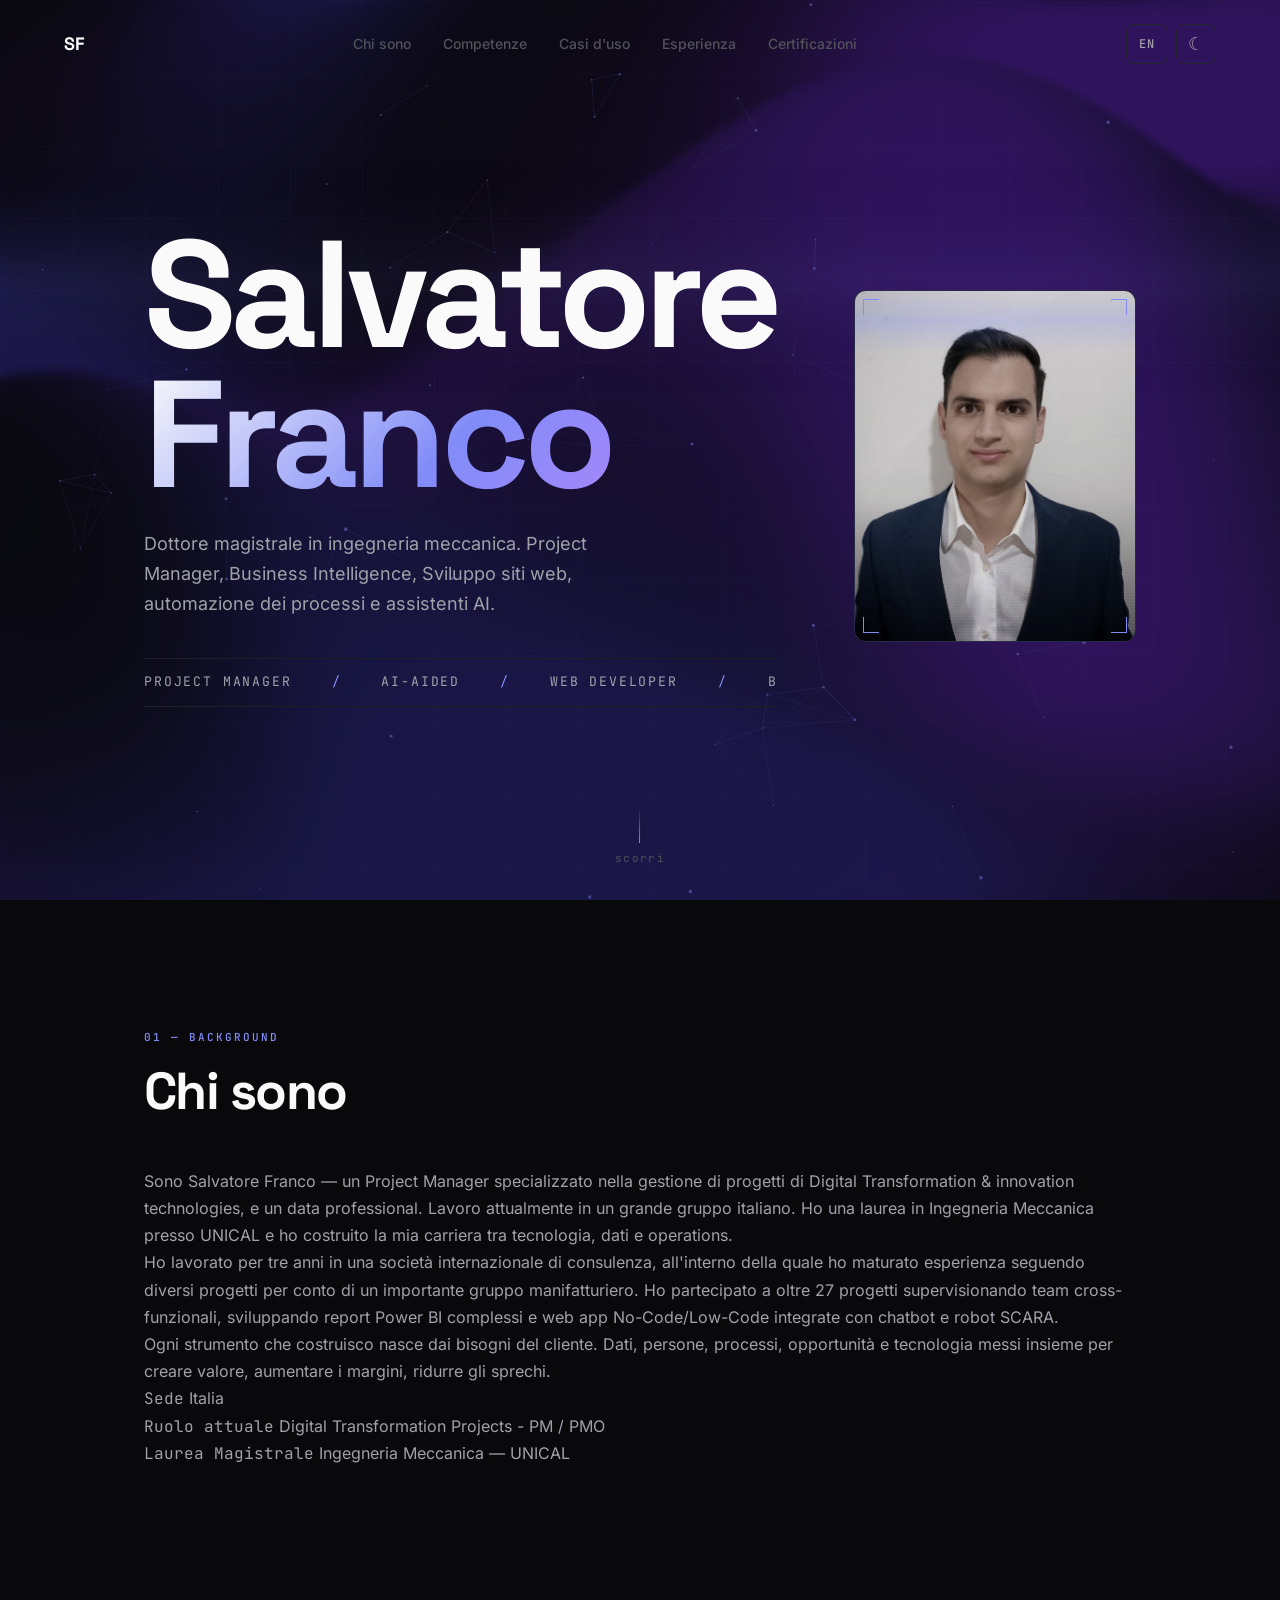
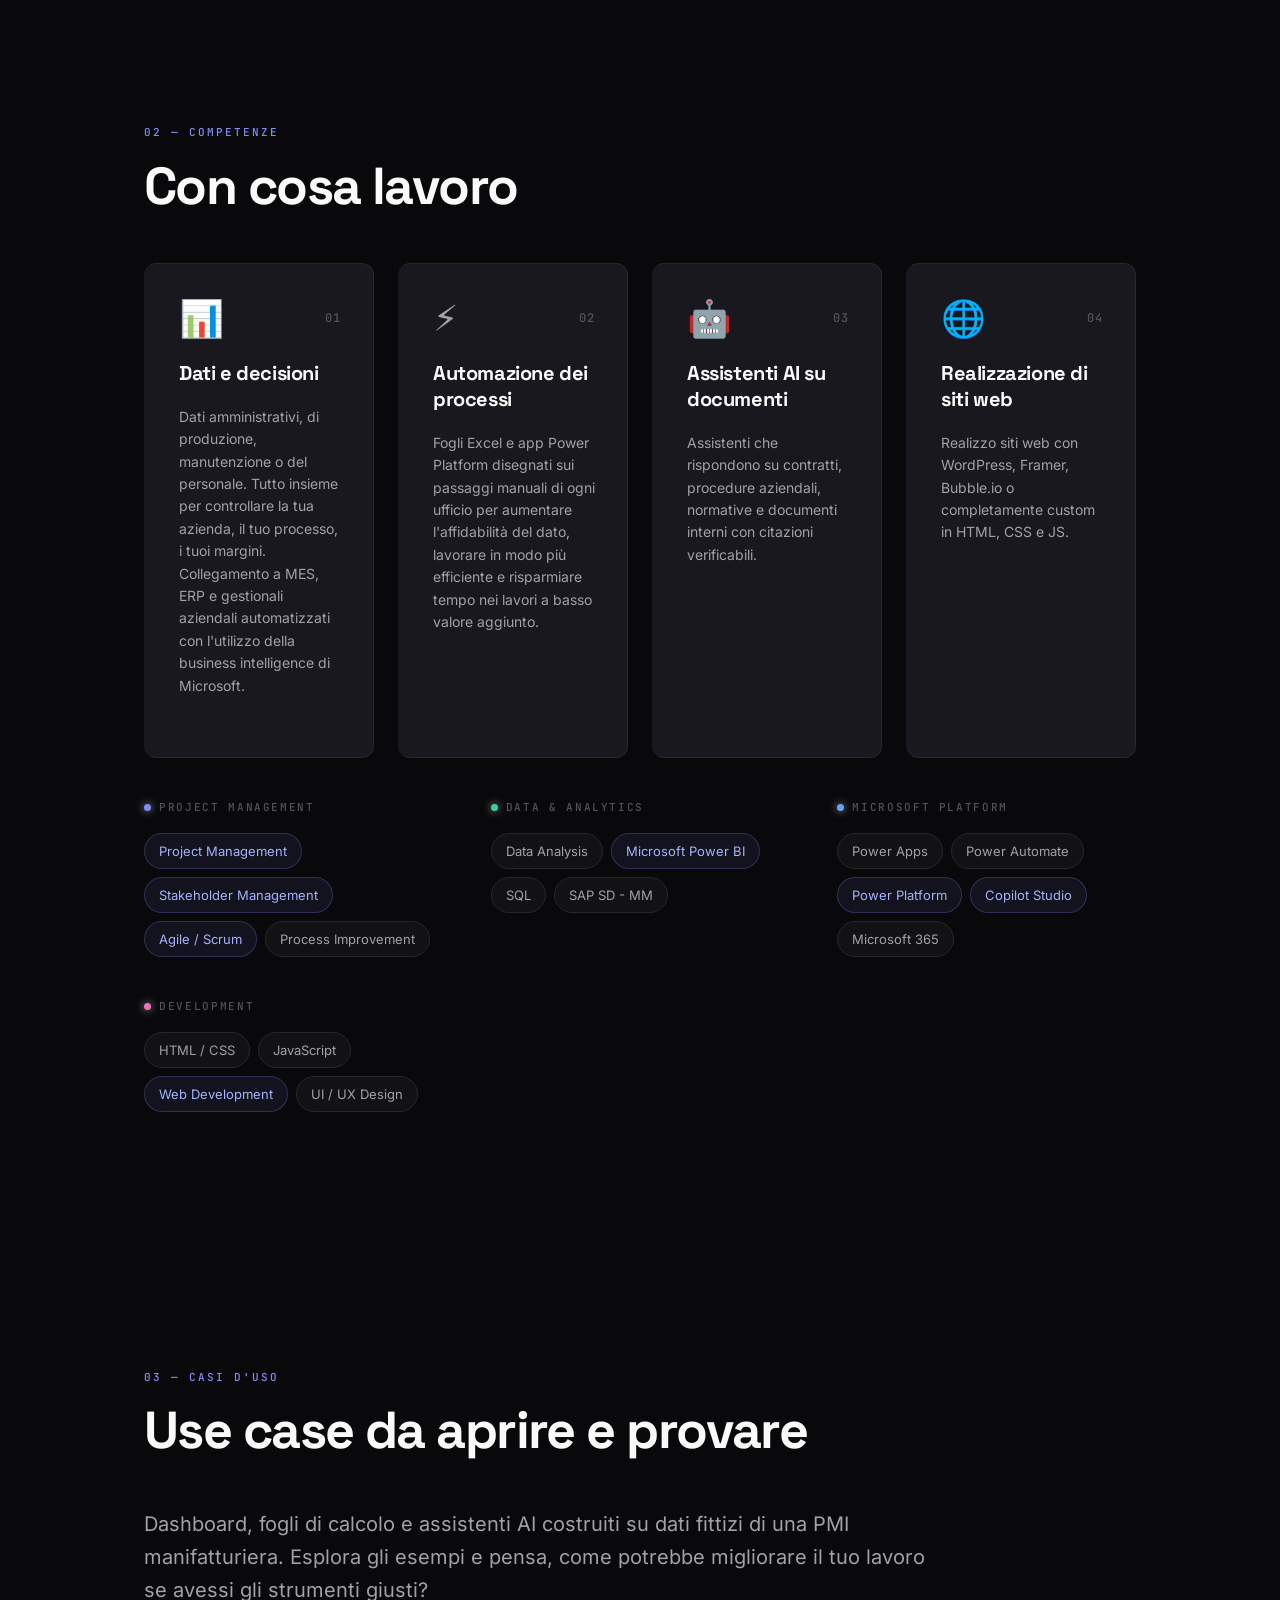
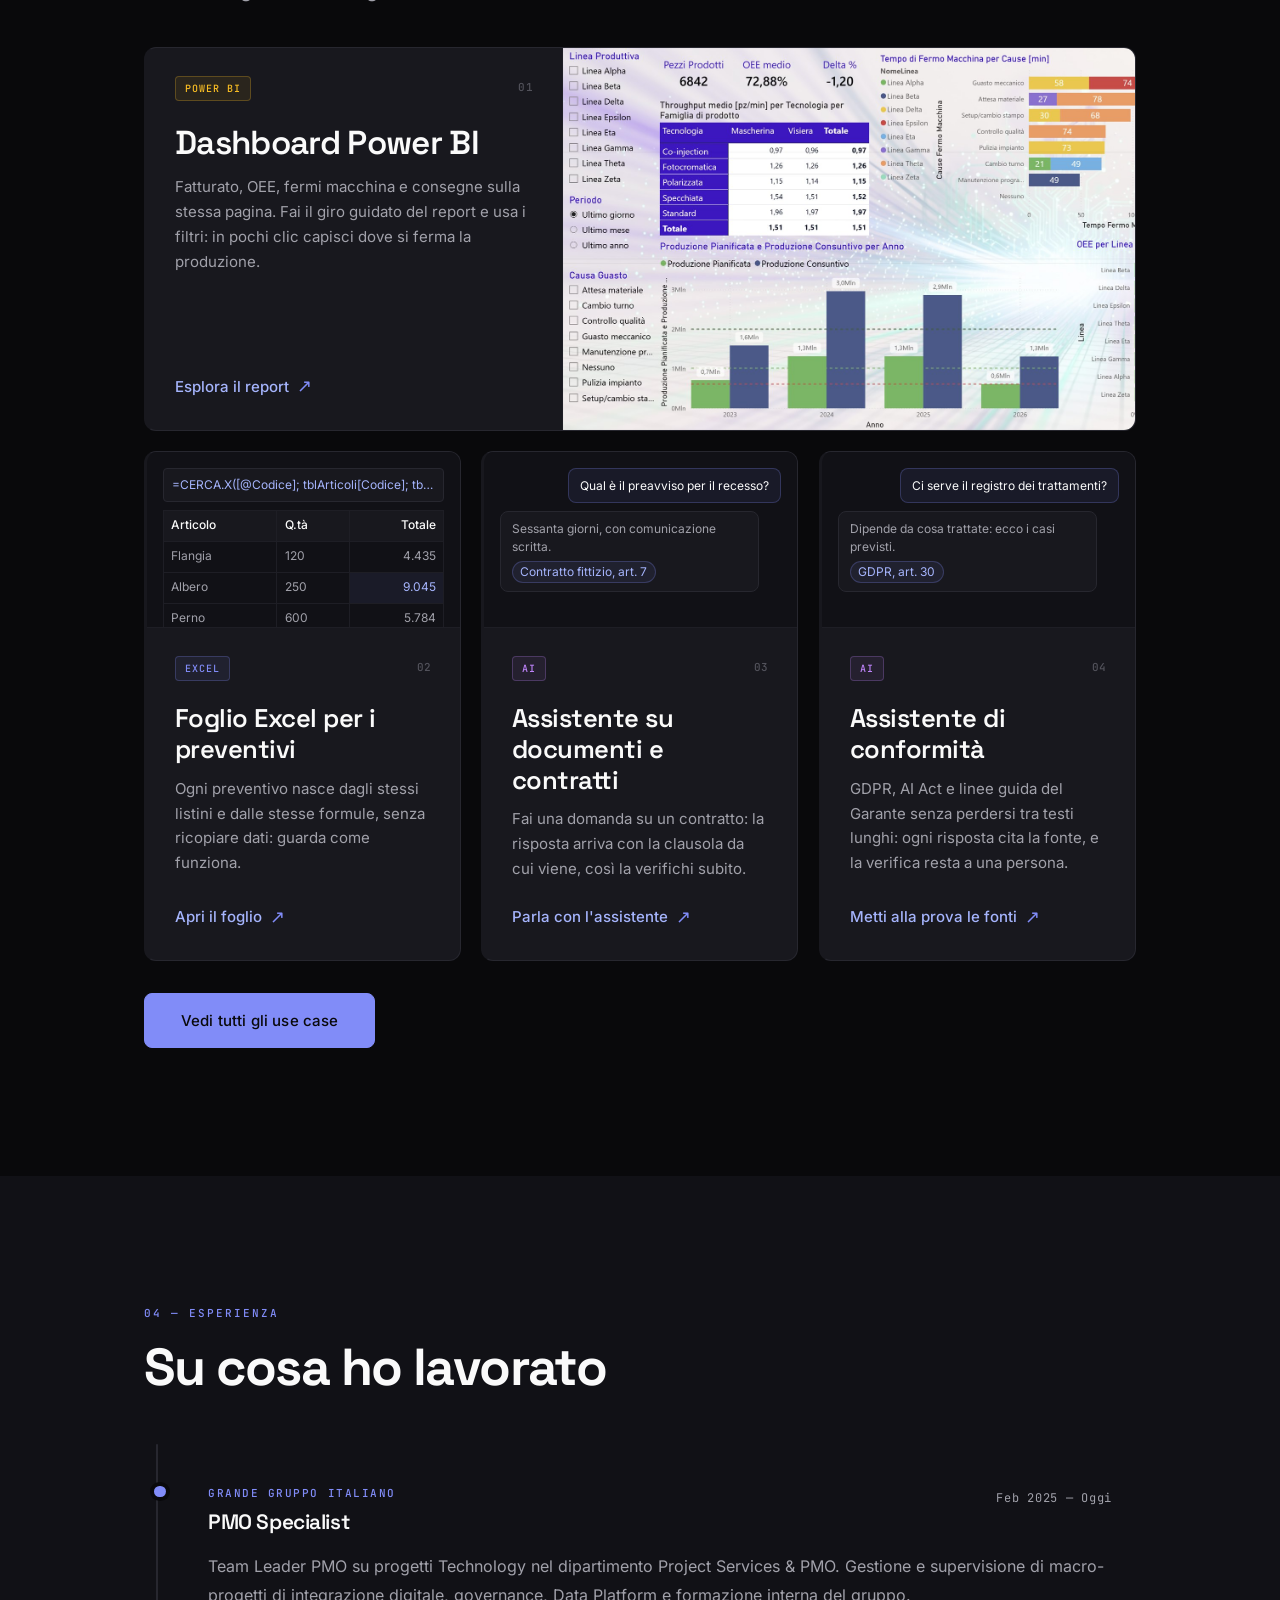
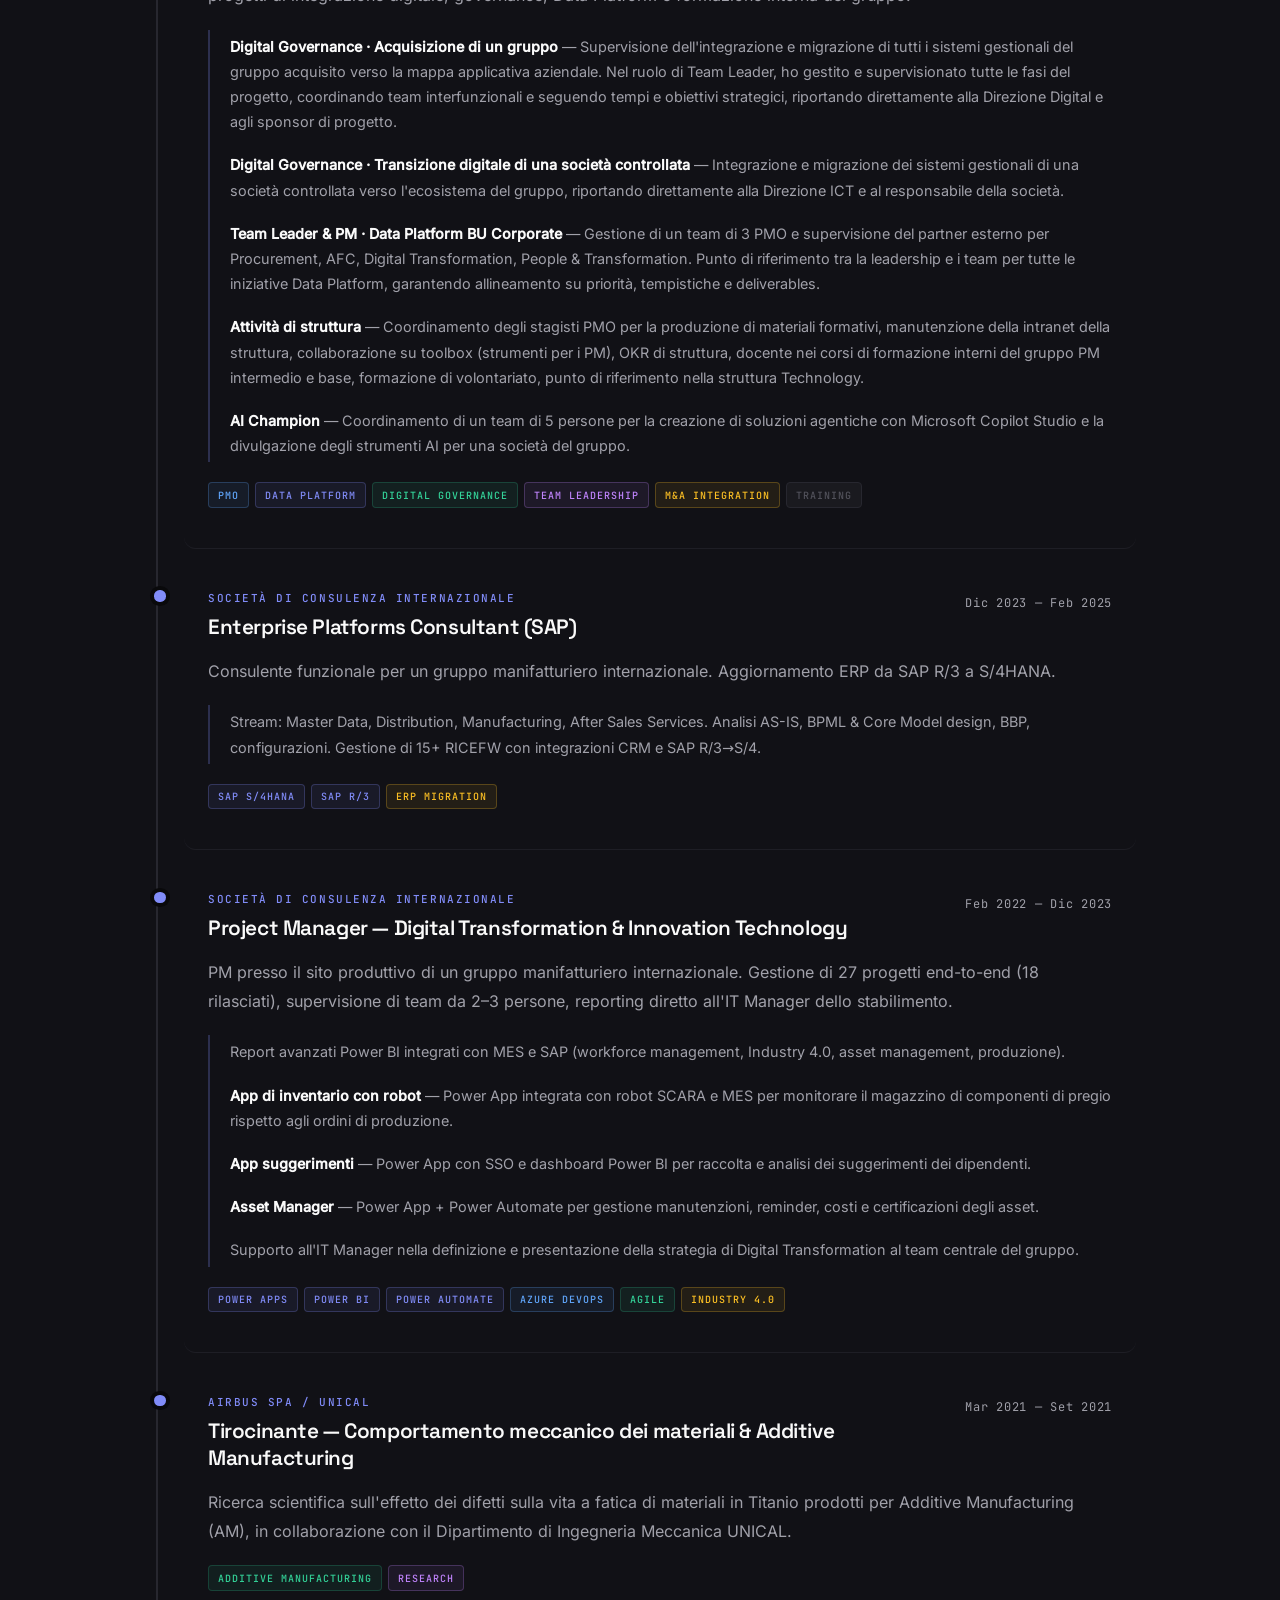
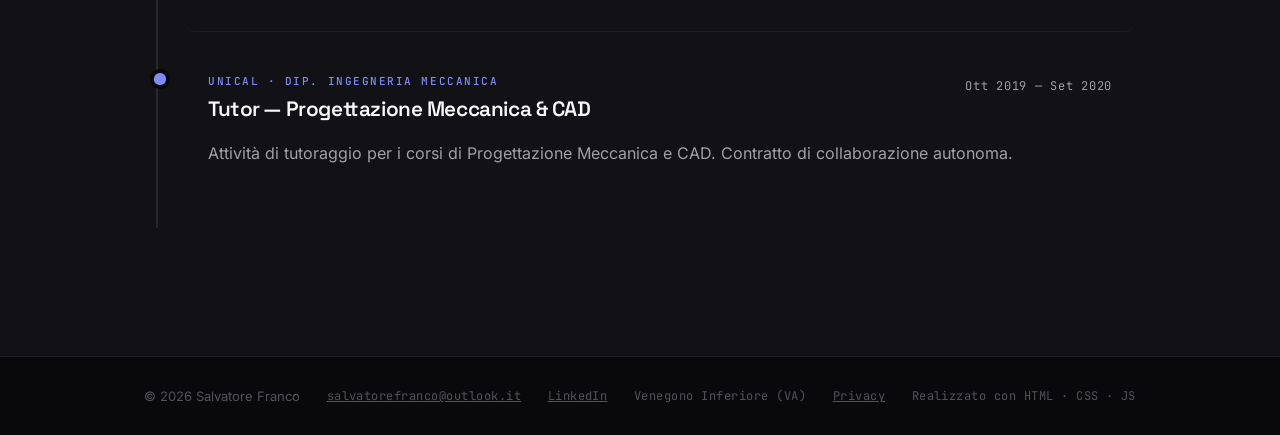
==== commit 445e212c: "Casi d'uso, pagina Privacy e sito senza risorse di terzi - Quattro pagine dei casi d'uso (Power BI, " ====
--- a/index.html
+++ b/index.html
@@ -1,14 +1,15 @@
 <!DOCTYPE html>
-<html lang="en">
+<html lang="it">
 <head>
     <meta charset="UTF-8">
     <meta http-equiv="X-UA-Compatible" content="IE=edge">
     <meta name="viewport" content="width=device-width, initial-scale=1.0">
     <title>Salvatore Franco — Portfolio</title>
-    <link rel="preconnect" href="https://fonts.googleapis.com">
-    <link rel="preconnect" href="https://fonts.gstatic.com" crossorigin>
-    <link href="https://fonts.googleapis.com/css2?family=Space+Grotesk:wght@400;500;600;700&family=Inter:wght@300;400;500&family=JetBrains+Mono:wght@400;500&display=swap" rel="stylesheet">
+    <link rel="stylesheet" href="fonts/fonts.css">
     <link rel="stylesheet" href="portfolio.css">
+    <link rel="stylesheet" href="use-cases.css">
+    <noscript><style>.fade-in, .reveal { opacity: 1; transform: none; }</style></noscript>
+    <script>document.documentElement.classList.add('js');</script>
 </head>
 <body>
     <!-- Prevent flash: apply saved theme & language before paint -->
@@ -16,7 +17,7 @@
         (function(){
             var t = localStorage.getItem('theme');
             if (t) document.documentElement.setAttribute('data-theme', t);
-            var l = localStorage.getItem('lang');
+            var l = localStorage.getItem('lang') || 'it';
             if (l && l !== 'en') {
                 document.documentElement.lang = l;
                 document.documentElement.classList.add('i18n-loading');
@@ -34,12 +35,11 @@
             <span></span><span></span><span></span>
         </button>
         <ul class="nav__links" id="navLinks" role="list">
-            <li><a href="#home"                  class="nav__link" data-i18n="nav.about">About</a></li>
-            <li><a href="#experience"            class="nav__link" data-i18n="nav.experience">Experience</a></li>
-            <li><a href="#skills"                class="nav__link" data-i18n="nav.skills">Skills</a></li>
-            <li><a href="#contact"               class="nav__link" data-i18n="nav.contact">Contact</a></li>
-            <li><a href="projects.html"          class="nav__link" data-i18n="nav.projects">Projects</a></li>
-            <li><a href="certifications.html"    class="nav__link" data-i18n="nav.certifications">Certifications</a></li>
+            <li><a href="#about" class="nav__link" data-i18n="nav.about">About</a></li>
+            <li><a href="#skills" class="nav__link" data-i18n="nav.skills">Skills</a></li>
+            <li><a href="projects.html" class="nav__link" data-i18n="nav.projects">Use cases</a></li>
+            <li><a href="#experience" class="nav__link" data-i18n="nav.experience">Experience</a></li>
+            <li><a href="certifications.html" class="nav__link" data-i18n="nav.certifications">Certifications</a></li>
         </ul>
         <div class="nav__actions">
             <button class="lang-toggle" id="langToggle" aria-label="Switch language">
@@ -61,12 +61,6 @@
 
         <div class="hero__inner">
             <div class="hero__content">
-                <!-- Status badge -->
-                <div class="hero__status reveal" aria-label="Availability status">
-                    <span class="hero__status-dot" aria-hidden="true"></span>
-                    <span data-i18n="hero.status">Available for new projects</span>
-                </div>
-
                 <!-- Name -->
                 <h1 class="hero__name reveal reveal--delay-1">
                     <span class="hero__name-line">Salvatore</span>
@@ -74,30 +68,18 @@
                 </h1>
 
                 <!-- Tagline -->
-                <p class="hero__tagline reveal reveal--delay-2" data-i18n="hero.tagline">
-                    Digital Transformation Project Manager, Master's degree in Mechanical Engineering, 5+ years across transformation,
-                    SAP, and Power Platform — now exploring the new frontiers of AI.
-                    I distil technical complexity into sharp strategic decisions — because every digital transformation is, at its core, a human one.
-                </p>
-
-                <!-- CTAs -->
-                <div class="hero__cta reveal reveal--delay-3">
-                    <a href="projects.html" class="btn btn--primary" data-i18n="hero.cta.work">View My Work</a>
-                    <a href="#contact"  class="btn btn--ghost" data-i18n="hero.cta.contact">Get in Touch</a>
-                </div>
+                <p class="hero__tagline reveal reveal--delay-2" data-i18n="hero.tagline">Master's degree in Mechanical Engineering. Data, process automation and AI assistants for manufacturing.</p>
 
                 <!-- Roles marquee -->
                 <div class="hero__roles reveal reveal--delay-4" aria-label="Roles">
                     <div class="hero__roles-track">
                         <span>
                             Project Manager <i>/</i> AI-Aided <i>/</i> Web Developer <i>/</i>
-                            Data Analyst <i>/</i> PMO Specialist <i>/</i> Power Platform <i>/</i>
-                            SAP Consultant <i>/</i>
+                            Business Intelligence <i>/</i> PMO Specialist <i>/</i> Power Platform <i>/</i>
                         </span>
                         <span aria-hidden="true">
                             Project Manager <i>/</i> AI-Aided <i>/</i> Web Developer <i>/</i>
-                            Data Analyst <i>/</i> PMO Specialist <i>/</i> Power Platform <i>/</i>
-                            SAP Consultant <i>/</i>
+                            Business Intelligence <i>/</i> PMO Specialist <i>/</i> Power Platform <i>/</i>
                         </span>
                     </div>
                 </div>
@@ -125,9 +107,9 @@
             <div class="prose-grid">
                 <div class="prose fade-in">
                     <h2 class="section__title" id="background-title" data-i18n="bg.title">Who I am</h2>
-                    <p data-i18n="bg.p1">I'm Salvatore Franco — a Project Manager specialized in Digital Transformtion &amp; innovation technologies projects, and a data professional based in Italy, currently working at <strong>A2A</strong> in the Real Estate &amp; Services division. I hold a degree in Mechanical Engineering from UNICAL and have built my career at the intersection of technology, data, and operations.</p>
-                    <p data-i18n="bg.p2">Before A2A, I spent three years at <strong>Accenture Strategy &amp; Consulting</strong>, leading digital transformation and innovation technology projects for a world leader in high jewelry, luxury and perfume. I joined on 27+ projects where I supervised cross-functional teams, and also developed complex Power BI reports and No-Code/Low-Code web apps integrated with chatbots and SCARA robots.</p>
-                    <p data-i18n="bg.p3">I care about delivering real, measurable impact — whether that's a multi-system SAP migration, a real-time KPI dashboard, or a small automation that saves a team hours every week. Outside of work, I'm deepening my web development skills and building side projects.</p>
+                    <p data-i18n="bg.p1">I'm Salvatore Franco — a Project Manager specialized in Digital Transformation &amp; innovation technology projects, and a data professional based in Italy, currently working at a large Italian group. I hold a degree in Mechanical Engineering from UNICAL and have built my career at the intersection of technology, data, and operations.</p>
+                    <p data-i18n="bg.p2">Before that, I spent three years at an international consulting firm, working on digital transformation and innovation technology projects for an international manufacturing group. I joined on 27+ projects where I supervised cross-functional teams, and also developed complex Power BI reports and No-Code/Low-Code web apps integrated with chatbots and SCARA robots.</p>
+                    <p data-i18n="bg.p3">I work on multi-system SAP migrations, KPI dashboards and small automations. Outside of work, I'm deepening my web development and AI skills and building side projects.</p>
                 </div>
                 <aside class="about-sidebar fade-in" aria-label="Key information">
                     <div class="info-block">
@@ -136,49 +118,226 @@
                     </div>
                     <div class="info-block">
                         <span class="info-block__label mono" data-i18n="sidebar.role.label">Current Role</span>
-                        <span class="info-block__value">Digital Transformation Projects - PM / PMO @ A2A</span>
+                        <span class="info-block__value">Digital Transformation Projects - PM / PMO</span>
                     </div>
                     <div class="info-block">
                         <span class="info-block__label mono" data-i18n="sidebar.degree.label">Degree</span>
                         <span class="info-block__value" data-i18n="sidebar.degree.value">Mechanical Engineering — UNICAL</span>
                     </div>
-                    <div class="info-block">
-                        <span class="info-block__label mono" data-i18n="sidebar.status.label">Status</span>
-                        <span class="info-block__value status-available" data-i18n="sidebar.status.value">
-                            <span class="hero__status-dot" aria-hidden="true"></span>
-                            Available for projects
-                        </span>
-                    </div>
                 </aside>
             </div>
         </div>
     </section>
 
+    <!-- ── COMPETENZE ── -->
+    <section class="section" id="skills" aria-labelledby="skills-title">
+        <div class="container">
+            <span class="section__label mono fade-in" data-i18n="comp.label">02 — Skills</span>
+            <h2 class="section__title fade-in" id="skills-title" data-i18n="abt.skills.title">What I work with</h2>
+            <div class="services-grid" role="list" style="grid-template-columns:repeat(auto-fit,minmax(min(100%,220px),1fr))">
+                <article class="service-card" role="listitem" style="min-height:0">
+                    <div class="service-card__header">
+                        <span class="service-card__icon" aria-hidden="true">📊</span>
+                        <span class="service-card__num mono">01</span>
+                    </div>
+                    <h3 class="service-card__title" data-i18n="comp.s1.title">Data &amp; decisions</h3>
+                    <div class="service-card__body">
+                        <p class="service-card__solution" data-i18n="comp.s1.desc">Power BI dashboards for production, maintenance and workforce KPIs, integrated with MES and SAP.</p>
+                    </div>
+                </article>
+
+                <article class="service-card" role="listitem" style="min-height:0">
+                    <div class="service-card__header">
+                        <span class="service-card__icon" aria-hidden="true">⚡</span>
+                        <span class="service-card__num mono">02</span>
+                    </div>
+                    <h3 class="service-card__title" data-i18n="comp.s2.title">Process automation</h3>
+                    <div class="service-card__body">
+                        <p class="service-card__solution" data-i18n="comp.s2.desc">Excel workbooks and Power Platform apps replacing manual steps: data collection, reminders, maintenance.</p>
+                    </div>
+                </article>
+
+                <article class="service-card" role="listitem" style="min-height:0">
+                    <div class="service-card__header">
+                        <span class="service-card__icon" aria-hidden="true">🤖</span>
+                        <span class="service-card__num mono">03</span>
+                    </div>
+                    <h3 class="service-card__title" data-i18n="comp.s3.title">AI assistants on documents</h3>
+                    <div class="service-card__body">
+                        <p class="service-card__solution" data-i18n="comp.s3.desc">Assistants that answer on contracts, procedures and regulations, with verifiable citations.</p>
+                    </div>
+                </article>
+
+                <article class="service-card" role="listitem" style="min-height:0">
+                    <div class="service-card__header">
+                        <span class="service-card__icon" aria-hidden="true">🌐</span>
+                        <span class="service-card__num mono">04</span>
+                    </div>
+                    <h3 class="service-card__title" data-i18n="comp.s4.title">Website building</h3>
+                    <div class="service-card__body">
+                        <p class="service-card__solution" data-i18n="comp.s4.desc">I build websites with WordPress, Framer, Bubble.io or fully custom HTML, CSS and JS.</p>
+                    </div>
+                </article>
+            </div>
+
+            <div class="skills-groups fade-in" style="margin-top:2.5rem">
+                <div class="skills-group">
+                    <div class="skills-group__header">
+                        <span class="skills-group__dot" style="background:#818cf8" aria-hidden="true"></span>
+                        <h4 class="skills-group__label mono">Project Management</h4>
+                    </div>
+                    <div class="skills-pills" role="list">
+                        <span class="pill pill--accent" role="listitem">Project Management</span>
+                        <span class="pill pill--accent" role="listitem">Stakeholder Management</span>
+                        <span class="pill pill--accent" role="listitem">Agile / Scrum</span>
+                        <span class="pill" role="listitem">Process Improvement</span>
+                    </div>
+                </div>
+
+                <div class="skills-group">
+                    <div class="skills-group__header">
+                        <span class="skills-group__dot" style="background:#34d399" aria-hidden="true"></span>
+                        <h4 class="skills-group__label mono">Data &amp; Analytics</h4>
+                    </div>
+                    <div class="skills-pills" role="list">
+                        <span class="pill" role="listitem">Data Analysis</span>
+                        <span class="pill pill--accent" role="listitem">Microsoft Power BI</span>
+                        <span class="pill" role="listitem">SQL</span>
+                        <span class="pill" role="listitem">SAP SD - MM</span>
+                    </div>
+                </div>
+
+                <div class="skills-group">
+                    <div class="skills-group__header">
+                        <span class="skills-group__dot" style="background:#60a5fa" aria-hidden="true"></span>
+                        <h4 class="skills-group__label mono">Microsoft Platform</h4>
+                    </div>
+                    <div class="skills-pills" role="list">
+                        <span class="pill" role="listitem">Power Apps</span>
+                        <span class="pill " role="listitem">Power Automate</span>
+                        <span class="pill pill--accent" role="listitem">Power Platform</span>
+                        <span class="pill pill--accent" role="listitem">Copilot Studio</span>
+                        <span class="pill" role="listitem">Microsoft 365</span>
+                    </div>
+                </div>
+
+                <div class="skills-group">
+                    <div class="skills-group__header">
+                        <span class="skills-group__dot" style="background:#f472b6" aria-hidden="true"></span>
+                        <h4 class="skills-group__label mono">Development</h4>
+                    </div>
+                    <div class="skills-pills" role="list">
+                        <span class="pill" role="listitem">HTML / CSS</span>
+                        <span class="pill" role="listitem">JavaScript</span>
+                        <span class="pill pill--accent" role="listitem">Web Development</span>
+                        <span class="pill" role="listitem">UI / UX Design</span>
+                    </div>
+                </div>
+            </div>
+        </div>
+    </section>
+
+    <!-- ── CASI D'USO ── -->
+    <section class="section" id="use-cases" aria-labelledby="use-cases-title">
+        <div class="container">
+            <span class="section__label mono fade-in" data-i18n="projects.label">03 — Use cases</span>
+            <h2 class="section__title fade-in" id="use-cases-title" data-i18n="projects.title">Use cases to open and try</h2>
+            <p class="uc-lead fade-in" data-i18n="uc.sub">Dashboards, spreadsheets and AI assistants designed for the daily work of a manufacturing SME, on fictitious data. Pick one and step inside: see how it works and what it could change in your day.</p>
+            <div class="uc-grid" role="list">
+
+                <article class="project-card fade-in uc-card uc-card--wide" role="listitem">
+                    <div class="uc-card__body">
+                        <div class="project-card__header">
+                            <div class="project-card__tags"><span class="tag tag--report">Power BI</span></div>
+                            <span class="project-card__num mono" aria-hidden="true">01</span>
+                        </div>
+                        <h3 class="uc-card__title" data-i18n="case.pbi.title">Power BI dashboard</h3>
+                        <p class="uc-card__text" data-i18n="uc.pbi.text">Revenue, OEE, downtime and deliveries on the same page. Take the guided tour of the report and use the filters: in a few clicks you see where production stops.</p>
+                        <span class="uc-card__cta"><span data-i18n="uc.pbi.cta">Explore the report</span> <span class="project-card__arrow" aria-hidden="true">↗</span></span>
+                    </div>
+                    <div class="uc-card__art" aria-hidden="true"><img src="01.images/caso-power-bi/produzione-linee-1600.jpg" alt="" width="1600" height="900" loading="lazy"></div>
+                    <a href="caso-power-bi.html" aria-label="Power BI dashboard" style="position:absolute;inset:0;z-index:3;border-radius:inherit;outline-offset:-2px"></a>
+                </article>
+
+                <article class="project-card fade-in uc-card" role="listitem">
+                    <div class="uc-card__body">
+                        <div class="project-card__header">
+                            <div class="project-card__tags"><span class="tag tag--web">Excel</span></div>
+                            <span class="project-card__num mono" aria-hidden="true">02</span>
+                        </div>
+                        <h3 class="uc-card__title" data-i18n="case.xls.title">Excel workbook for quotes</h3>
+                        <p class="uc-card__text" data-i18n="uc.xls.text">Every quote comes from the same price lists and formulas, without copying data: see how it works.</p>
+                        <span class="uc-card__cta"><span data-i18n="uc.xls.cta">Open the workbook</span> <span class="project-card__arrow" aria-hidden="true">↗</span></span>
+                    </div>
+                    <div class="uc-card__art" aria-hidden="true"><span class="uc-formula">=CERCA.X([@Codice]; tblArticoli[Codice]; tblArticoli[Descrizione])</span><table class="uc-sheet"><tr><th data-i18n="uc.sh.item">Item</th><th data-i18n="uc.sh.qty">Qty</th><th data-i18n="uc.sh.tot">Total</th></tr><tr><td data-i18n="uc.sh.a">Flange</td><td>120</td><td>4.435</td></tr><tr><td data-i18n="uc.sh.b">Shaft</td><td>250</td><td class="uc-sheet__hit">9.045</td></tr><tr><td data-i18n="xls.a.pe">Pin</td><td>600</td><td>5.784</td></tr></table></div>
+                    <a href="caso-excel.html" aria-label="Excel workbook for quotes" style="position:absolute;inset:0;z-index:3;border-radius:inherit;outline-offset:-2px"></a>
+                </article>
+
+                <article class="project-card fade-in uc-card" role="listitem">
+                    <div class="uc-card__body">
+                        <div class="project-card__header">
+                            <div class="project-card__tags"><span class="tag tag--featured">AI</span></div>
+                            <span class="project-card__num mono" aria-hidden="true">03</span>
+                        </div>
+                        <h3 class="uc-card__title" data-i18n="case.doc.title">Assistant on documents and contracts</h3>
+                        <p class="uc-card__text" data-i18n="uc.doc.text">Ask a question about a contract: the answer comes with the clause behind it, so you can check it right away.</p>
+                        <span class="uc-card__cta"><span data-i18n="uc.doc.cta">Talk to the assistant</span> <span class="project-card__arrow" aria-hidden="true">↗</span></span>
+                    </div>
+                    <div class="uc-card__art" aria-hidden="true"><div class="uc-chat"><div class="uc-chat__q" data-i18n="uc.chat.q1">What is the notice period for withdrawal?</div><div class="uc-chat__a"><span data-i18n="uc.chat.a1">Sixty days, in writing.</span><br><span class="uc-cite" data-i18n="uc.chat.c1">Fictitious contract, art. 7</span></div></div></div>
+                    <a href="caso-assistente.html" aria-label="Assistant on documents and contracts" style="position:absolute;inset:0;z-index:3;border-radius:inherit;outline-offset:-2px"></a>
+                </article>
+
+                <article class="project-card fade-in uc-card" role="listitem">
+                    <div class="uc-card__body">
+                        <div class="project-card__header">
+                            <div class="project-card__tags"><span class="tag tag--featured">AI</span></div>
+                            <span class="project-card__num mono" aria-hidden="true">04</span>
+                        </div>
+                        <h3 class="uc-card__title" data-i18n="case.law.title">Compliance assistant</h3>
+                        <p class="uc-card__text" data-i18n="uc.law.text">The GDPR, the AI Act and the Garante's guidelines without getting lost in long texts: every answer cites its source, and checking it remains with a person.</p>
+                        <span class="uc-card__cta"><span data-i18n="uc.law.cta">Put the sources to the test</span> <span class="project-card__arrow" aria-hidden="true">↗</span></span>
+                    </div>
+                    <div class="uc-card__art" aria-hidden="true"><div class="uc-chat"><div class="uc-chat__q" data-i18n="uc.chat.q2">Do we need a record of processing?</div><div class="uc-chat__a"><span data-i18n="uc.chat.a2">It depends on what you process: here are the cases set out.</span><br><span class="uc-cite" data-i18n="uc.chat.c2">GDPR, art. 30</span></div></div></div>
+                    <a href="caso-conformita.html" aria-label="Compliance assistant" style="position:absolute;inset:0;z-index:3;border-radius:inherit;outline-offset:-2px"></a>
+                </article>
+            </div>
+            <div class="uc-actions"><a href="projects.html" class="btn btn--primary btn--lg" data-i18n="uc.home.all">See all use cases</a></div>
+        </div>
+    </section>
+
     <!-- ── EXPERIENCE ── -->
-    <section class="section section--surface" id="experience" aria-labelledby="experience-title">
+    <section class="section section--surface section--media" id="experience" aria-labelledby="experience-title">
+        <video class="section__bg" autoplay muted loop playsinline preload="auto" aria-hidden="true">
+            <source src="01.images/3D_animation_digital_transformation.mp4" type="video/mp4">
+        </video>
+        <span class="section__bg-overlay" aria-hidden="true"></span>
         <div class="container">
-            <span class="section__label mono fade-in" data-i18n="exp.label">02 — Experience</span>
+            <span class="section__label mono fade-in" data-i18n="exp.label">04 — Experience</span>
             <h2 class="section__title fade-in" id="experience-title" data-i18n="exp.title">What I've built</h2>
 
             <div class="exp-list fade-in">
 
-                <!-- A2A -->
+                <!-- Animated timeline fill (drawn by GSAP on scroll) -->
+                <span class="exp-progress" aria-hidden="true"></span>
+
+                <!-- Ruolo attuale -->
                 <article class="exp-item">
                     <div class="exp-item__header">
                         <div>
-                            <span class="exp-item__company mono">A2A SpA</span>
+                            <span class="exp-item__company mono" data-i18n="exp.1.company">Large Italian group</span>
                             <h3 class="exp-item__role">PMO Specialist</h3>
                         </div>
                         <div class="exp-item__date mono" data-i18n="exp.1.date">
                             Feb 2025 — Present
                         </div>
                     </div>
-                    <p class="exp-item__desc" data-i18n="exp.1.desc">PMO role within the Project Services &amp; PMO department. Managing and supervising macro-projects on digital integration, governance, Data Platform and internal training across the group.</p>
+                    <p class="exp-item__desc" data-i18n="exp.1.desc">Team Leader PMO for Technology Projects within the Project Services &amp; PMO department. Managing and supervising macro-projects on digital integration, governance, Data Platform and internal training across the group.</p>
                     <div class="exp-item__subs">
-                        <div class="exp-item__sub" data-i18n="exp.1.sub1"><strong>Team Leader Digital Governance · AEB Group Acquisition</strong> — Overseeing integration and migration of all AEB Group management systems into A2A's application landscape.</div>
-                        <div class="exp-item__sub" data-i18n="exp.1.sub2"><strong>Team Leader Digital Governance · LeReti Transition</strong> — Integration and migration of LeReti management systems into the A2A ecosystem.</div>
+                        <div class="exp-item__sub" data-i18n="exp.1.sub1"><strong>Digital Governance · Acquisition of a group</strong> — Overseeing integration and migration of all the acquired group's management systems into the company's application landscape. In the Team Leader role, I managed and supervised all project phases, coordinating cross-functional teams and tracking timelines and strategic objectives, reporting directly to Digital Management and the project's sponsor.</div>
+                        <div class="exp-item__sub" data-i18n="exp.1.sub2"><strong>Digital Governance · Digital transition of a controlled company</strong> — Integration and migration of a controlled company's management systems into the group's ecosystem, with direct reporting to ICT Management and the company's leadership.</div>
                         <div class="exp-item__sub" data-i18n="exp.1.sub3"><strong>Team Leader &amp; PM · Data Platform BU Corporate</strong> — Leading a team of 3 PMOs and supervising external partner across Procurement, AFC, Digital Transformation, People &amp; Transformation.</div>
-                        <div class="exp-item__sub" data-i18n="exp.1.sub4"><strong>Structural activities</strong> — iLaber coordination (PMO interns) for the production of training materials, intranet maintenance, PM toolbox, Project Sustainability Handbook, PM training courses teaching, teaching at Bollate Prison.</div>
+                        <div class="exp-item__sub" data-i18n="exp.1.sub4"><strong>Structural activities</strong> — Coordinating PMO interns for the production of training materials, maintenance of the structure's intranet, collaboration on toolbox (tools for PMs), structure OKRs, teaching in the group's internal training courses for intermediate and basic PMs, volunteer training, point of reference in the Technology structure.</div>
+                        <div class="exp-item__sub" data-i18n="exp.1.sub5"><strong>AI Champion</strong> — Coordinating a team of 5 people in building agentic solutions with Microsoft Copilot Studio and promoting AI tools across a group company.</div>
                     </div>
                     <div class="exp-item__tags">
                         <span class="tag tag--project">PMO</span>
@@ -190,16 +349,16 @@
                     </div>
                 </article>
 
-                <!-- Accenture — SAP -->
+                <!-- Consulenza — SAP -->
                 <article class="exp-item">
                     <div class="exp-item__header">
                         <div>
-                            <span class="exp-item__company mono">Accenture · Strategy &amp; Consulting</span>
+                            <span class="exp-item__company mono" data-i18n="exp.2.company">International consulting firm</span>
                             <h3 class="exp-item__role">Enterprise Platforms Consultant (SAP)</h3>
                         </div>
                         <div class="exp-item__date mono" data-i18n="exp.2.date">Dec 2023 — Feb 2025</div>
                     </div>
-                    <p class="exp-item__desc" data-i18n="exp.2.desc">Functional consultant for a world leader in high jewelry, luxury and perfume (LVMH group). ERP replacement project from SAP R/3 to S/4HANA with global market impact.</p>
+                    <p class="exp-item__desc" data-i18n="exp.2.desc">Functional consultant for an international manufacturing group. ERP update from SAP R/3 to S/4HANA.</p>
                     <div class="exp-item__subs">
                         <div class="exp-item__sub" data-i18n="exp.2.sub1">Streams: Master Data, Distribution, Manufacturing, After Sales Services. AS-IS analysis, BPML &amp; Core Model design, BBP, configurations. Managing 15+ RICEFWs with CRM and SAP R/3→S/4 integrations.</div>
                     </div>
@@ -207,26 +366,25 @@
                         <span class="tag tag--web">SAP S/4HANA</span>
                         <span class="tag tag--web">SAP R/3</span>
                         <span class="tag tag--report">ERP Migration</span>
-                        <span class="tag tag--featured">Luxury</span>
-                    </div>
-                </article>
-
-                <!-- Accenture — PM -->
+                    </div>
+                </article>
+
+                <!-- Consulenza — PM -->
                 <article class="exp-item">
                     <div class="exp-item__header">
                         <div>
-                            <span class="exp-item__company mono">Accenture · Strategy &amp; Consulting</span>
+                            <span class="exp-item__company mono" data-i18n="exp.3.company">International consulting firm</span>
                             <h3 class="exp-item__role">Project Manager — Digital Transformation &amp; Innovation Technology</h3>
                         </div>
                         <div class="exp-item__date mono" data-i18n="exp.3.date">Feb 2022 — Dec 2023</div>
                     </div>
-                    <p class="exp-item__desc" data-i18n="exp.3.desc">PM at a luxury client's production site (LVMH group). Managing 27 projects end-to-end (18 released), supervising teams of 2–3 people, reporting directly to the plant's IT Manager.</p>
+                    <p class="exp-item__desc" data-i18n="exp.3.desc">PM at the production site of an international manufacturing group. Managed 27 projects end-to-end (18 released), supervising teams of 2–3 people, reporting directly to the plant's IT Manager.</p>
                     <div class="exp-item__subs">
                         <div class="exp-item__sub" data-i18n="exp.3.sub1">Advanced Power BI reports integrated with MES and SAP (workforce management, Industry 4.0, asset management, production).</div>
-                        <div class="exp-item__sub" data-i18n="exp.3.sub2"><strong>Contapietre Robot</strong> — Power App integrated with SCARA robot and MES for precious stones warehouse monitoring.</div>
-                        <div class="exp-item__sub" data-i18n="exp.3.sub3"><strong>Suggestion App</strong> — Power App with SSO and Power BI dashboard for employee suggestion collection and analysis.</div>
+                        <div class="exp-item__sub" data-i18n="exp.3.sub2"><strong>Robot inventory app</strong> — Power App integrated with a SCARA robot and MES to monitor the stock of high-value components against production orders.</div>
+                        <div class="exp-item__sub" data-i18n="exp.3.sub3"><strong>Suggestions app</strong> — Power App with SSO and Power BI dashboard for employee suggestion collection and analysis.</div>
                         <div class="exp-item__sub" data-i18n="exp.3.sub4"><strong>Asset Manager</strong> — Power App + Power Automate for maintenance management, reminders, costs and asset certifications.</div>
-                        <div class="exp-item__sub" data-i18n="exp.3.sub5">Supported the IT Manager in defining and presenting the Digital Transformation strategy to LVMH central team — plan approved. Received <strong>"Recognize" award</strong> from Accenture SC&amp;O leadership.</div>
+                        <div class="exp-item__sub" data-i18n="exp.3.sub5">Supported the IT Manager in defining and presenting the Digital Transformation strategy to the group's central team.</div>
                     </div>
                     <div class="exp-item__tags">
                         <span class="tag tag--web">Power Apps</span>
@@ -270,97 +428,17 @@
         </div>
     </section>
 
-    <!-- ── SKILLS ── -->
-    <section class="section" id="skills" aria-labelledby="skills-title">
-        <div class="container">
-            <span class="section__label mono fade-in" data-i18n="abt.skills.label">03 — Skills</span>
-            <h2 class="section__title fade-in" id="skills-title" data-i18n="abt.skills.title">What I work with</h2>
-
-            <div class="skills-groups fade-in">
-                <div class="skills-group">
-                    <div class="skills-group__header">
-                        <span class="skills-group__dot" style="background:#818cf8" aria-hidden="true"></span>
-                        <h4 class="skills-group__label mono">Project Management</h4>
-                    </div>
-                    <div class="skills-pills" role="list">
-                        <span class="pill pill--accent" role="listitem">Project Management</span>
-                        <span class="pill pill--accent" role="listitem">Stakeholder Management</span>
-                        <span class="pill pill--accent" role="listitem">Agile / Scrum</span>
-                        <span class="pill" role="listitem">Process Improvement</span>
-                    </div>
-                </div>
-
-                <div class="skills-group">
-                    <div class="skills-group__header">
-                        <span class="skills-group__dot" style="background:#34d399" aria-hidden="true"></span>
-                        <h4 class="skills-group__label mono">Data &amp; Analytics</h4>
-                    </div>
-                    <div class="skills-pills" role="list">
-                        <span class="pill" role="listitem">Data Analysis</span>
-                        <span class="pill pill--accent" role="listitem">Microsoft Power BI</span>
-                        <span class="pill" role="listitem">SQL</span>
-                        <span class="pill" role="listitem">SAP SD - MM</span>
-                    </div>
-                </div>
-
-                <div class="skills-group">
-                    <div class="skills-group__header">
-                        <span class="skills-group__dot" style="background:#60a5fa" aria-hidden="true"></span>
-                        <h4 class="skills-group__label mono">Microsoft Platform</h4>
-                    </div>
-                    <div class="skills-pills" role="list">
-                        <span class="pill" role="listitem">Power Apps</span>
-                        <span class="pill " role="listitem">Power Automate</span>
-                        <span class="pill pill--accent" role="listitem">Power Platform</span>
-                        <span class="pill pill--accent" role="listitem">Copilot Studio</span>
-                        <span class="pill" role="listitem">Microsoft 365</span>
-                    </div>
-                </div>
-
-                <div class="skills-group">
-                    <div class="skills-group__header">
-                        <span class="skills-group__dot" style="background:#f472b6" aria-hidden="true"></span>
-                        <h4 class="skills-group__label mono">Development</h4>
-                    </div>
-                    <div class="skills-pills" role="list">
-                        <span class="pill" role="listitem">HTML / CSS</span>
-                        <span class="pill" role="listitem">JavaScript</span>
-                        <span class="pill pill--accent" role="listitem">Web Development</span>
-                        <span class="pill" role="listitem">UI / UX Design</span>
-                    </div>
-                </div>
-            </div>
-        </div>
-    </section>
-
-    <!-- ── CONTACT ── -->
-    <section class="section section--contact" id="contact" aria-labelledby="contact-title">
-        <div class="container">
-            <div class="contact-inner fade-in">
-                <span class="section__label mono" data-i18n="contact.label.5">05 — Contact</span>
-                <h2 class="section__title contact__title" id="contact-title" data-i18n="contact.title">
-                    Let's work<br><span class="text-gradient">together.</span>
-                </h2>
-                <p class="contact__subtitle" data-i18n="contact.sub">Have a project in mind or just want to connect? I'd love to hear from you.</p>
-                <a href="mailto:salvatorefranco@outlook.it" class="btn btn--primary btn--lg">
-                    salvatorefranco@outlook.it
-                </a>
-                <div class="contact__socials">
-                    <a href="https://www.linkedin.com/in/salvatorefranco" target="_blank" rel="noopener noreferrer" class="contact__social">
-                        LinkedIn ↗
-                    </a>
-                </div>
-            </div>
-        </div>
-    </section>
 
     </main><!-- /main -->
 
     <!-- ── FOOTER ── -->
     <footer class="footer" role="contentinfo">
         <div class="container footer__inner">
-            <span class="footer__copy">© 2025 Salvatore Franco</span>
-            <a href="https://www.linkedin.com/in/salvatorefranco" target="_blank" rel="noopener noreferrer" class="footer__link mono">LinkedIn</a>
+            <span class="footer__copy">© 2026 Salvatore Franco</span>
+            <a href="mailto:salvatorefranco@outlook.it" class="footer__credit mono">salvatorefranco@outlook.it</a>
+            <a href="https://www.linkedin.com/in/salvatorefranco" target="_blank" rel="noopener noreferrer" class="footer__credit mono">LinkedIn</a>
+            <span class="footer__credit mono">Venegono Inferiore (VA)</span>
+            <a href="privacy.html" class="footer__credit mono" data-i18n="footer.privacy">Privacy</a>
             <span class="footer__credit mono" data-i18n="footer.credit">Built with HTML · CSS · JS</span>
         </div>
     </footer>
@@ -368,12 +446,67 @@
     <!-- Language support -->
     <script src="i18n.js"></script>
 
+    <!-- GSAP & ScrollTrigger, serviti dal sito -->
+    <script src="js/gsap.min.js"></script>
+    <script src="js/ScrollTrigger.min.js"></script>
+
     <!-- Custom interactions + animations -->
-    <script src="js/theme-colors.js"></script>
     <script src="js/interactions.js"></script>
+    <script src="js/gradient.js"></script>
+    <script src="js/bg-gradient.js"></script>
     <script src="js/motion.js"></script>
+    <script src="js/cursor.js"></script>
 
     <script>
+        // Register ScrollTrigger
+        gsap.registerPlugin(ScrollTrigger);
+
+        // GSAP Scroll Animations
+        // ── Competenze ──
+        gsap.from(".service-card", {
+            scrollTrigger: {
+                trigger: "#skills",
+                start: "top 80%",
+                toggleActions: "play none none none"
+            },
+            opacity: 0,
+            y: 60,
+            transformOrigin: "top center",
+            rotateX: 10,
+            duration: 0.85,
+            stagger: 0.15,
+            ease: "power3.out",
+            clearProps: "transform,opacity"
+        });
+
+        // ── Experience Section ──
+        // Vertical timeline line "draws" itself as the section scrolls past
+        gsap.to(".exp-progress", {
+            scaleY: 1,
+            ease: "none",
+            scrollTrigger: {
+                trigger: "#experience",
+                start: "top 70%",
+                end: "bottom 80%",
+                scrub: true
+            }
+        });
+
+        // Each experience item slides in from alternating sides on reveal
+        gsap.utils.toArray(".exp-item").forEach((item, i) => {
+            gsap.from(item, {
+                scrollTrigger: {
+                    trigger: item,
+                    start: "top 85%",
+                    toggleActions: "play none none none"
+                },
+                opacity: 0,
+                x: i % 2 === 0 ? -60 : 60,
+                duration: 0.8,
+                ease: "power3.out"
+            });
+        });
+
         // ── Navbar: scrolled state ──
         const nav = document.getElementById('nav');
         window.addEventListener('scroll', () => {
--- a/fonts/fonts.css
+++ b/fonts/fonts.css
@@ -0,0 +1,163 @@
+/* Google Fonts (SIL OFL 1.1) serviti dal sito: nessuna richiesta a server di terzi. Solo latin e latin-ext. */
+/* latin-ext */
+@font-face {
+  font-family: 'Inter';
+  font-style: normal;
+  font-weight: 300;
+  font-display: swap;
+  src: url(Inter-UcC73FwrK3iLTeHuS_nVMrMxCp50SjIa25L7SUc.woff2) format('woff2');
+  unicode-range: U+0100-02BA, U+02BD-02C5, U+02C7-02CC, U+02CE-02D7, U+02DD-02FF, U+0304, U+0308, U+0329, U+1D00-1DBF, U+1E00-1E9F, U+1EF2-1EFF, U+2020, U+20A0-20AB, U+20AD-20C4, U+2113, U+2C60-2C7F, U+A720-A7FF;
+}
+/* latin */
+@font-face {
+  font-family: 'Inter';
+  font-style: normal;
+  font-weight: 300;
+  font-display: swap;
+  src: url(Inter-UcC73FwrK3iLTeHuS_nVMrMxCp50SjIa1ZL7.woff2) format('woff2');
+  unicode-range: U+0000-00FF, U+0131, U+0152-0153, U+02BB-02BC, U+02C6, U+02DA, U+02DC, U+0304, U+0308, U+0329, U+2000-206F, U+20AC, U+2122, U+2191, U+2193, U+2212, U+2215, U+FEFF, U+FFFD;
+}
+/* latin-ext */
+@font-face {
+  font-family: 'Inter';
+  font-style: normal;
+  font-weight: 400;
+  font-display: swap;
+  src: url(Inter-UcC73FwrK3iLTeHuS_nVMrMxCp50SjIa25L7SUc.woff2) format('woff2');
+  unicode-range: U+0100-02BA, U+02BD-02C5, U+02C7-02CC, U+02CE-02D7, U+02DD-02FF, U+0304, U+0308, U+0329, U+1D00-1DBF, U+1E00-1E9F, U+1EF2-1EFF, U+2020, U+20A0-20AB, U+20AD-20C4, U+2113, U+2C60-2C7F, U+A720-A7FF;
+}
+/* latin */
+@font-face {
+  font-family: 'Inter';
+  font-style: normal;
+  font-weight: 400;
+  font-display: swap;
+  src: url(Inter-UcC73FwrK3iLTeHuS_nVMrMxCp50SjIa1ZL7.woff2) format('woff2');
+  unicode-range: U+0000-00FF, U+0131, U+0152-0153, U+02BB-02BC, U+02C6, U+02DA, U+02DC, U+0304, U+0308, U+0329, U+2000-206F, U+20AC, U+2122, U+2191, U+2193, U+2212, U+2215, U+FEFF, U+FFFD;
+}
+/* latin-ext */
+@font-face {
+  font-family: 'Inter';
+  font-style: normal;
+  font-weight: 500;
+  font-display: swap;
+  src: url(Inter-UcC73FwrK3iLTeHuS_nVMrMxCp50SjIa25L7SUc.woff2) format('woff2');
+  unicode-range: U+0100-02BA, U+02BD-02C5, U+02C7-02CC, U+02CE-02D7, U+02DD-02FF, U+0304, U+0308, U+0329, U+1D00-1DBF, U+1E00-1E9F, U+1EF2-1EFF, U+2020, U+20A0-20AB, U+20AD-20C4, U+2113, U+2C60-2C7F, U+A720-A7FF;
+}
+/* latin */
+@font-face {
+  font-family: 'Inter';
+  font-style: normal;
+  font-weight: 500;
+  font-display: swap;
+  src: url(Inter-UcC73FwrK3iLTeHuS_nVMrMxCp50SjIa1ZL7.woff2) format('woff2');
+  unicode-range: U+0000-00FF, U+0131, U+0152-0153, U+02BB-02BC, U+02C6, U+02DA, U+02DC, U+0304, U+0308, U+0329, U+2000-206F, U+20AC, U+2122, U+2191, U+2193, U+2212, U+2215, U+FEFF, U+FFFD;
+}
+/* latin-ext */
+@font-face {
+  font-family: 'JetBrains Mono';
+  font-style: normal;
+  font-weight: 400;
+  font-display: swap;
+  src: url(JetBrainsMono-tDbv2o-flEEny0FZhsfKu5WU4zr3E_BX0PnT8RD8yKwBNntkaToggR7BYRbKPx7cwhsk.woff2) format('woff2');
+  unicode-range: U+0100-02BA, U+02BD-02C5, U+02C7-02CC, U+02CE-02D7, U+02DD-02FF, U+0304, U+0308, U+0329, U+1D00-1DBF, U+1E00-1E9F, U+1EF2-1EFF, U+2020, U+20A0-20AB, U+20AD-20C4, U+2113, U+2C60-2C7F, U+A720-A7FF;
+}
+/* latin */
+@font-face {
+  font-family: 'JetBrains Mono';
+  font-style: normal;
+  font-weight: 400;
+  font-display: swap;
+  src: url(JetBrainsMono-tDbv2o-flEEny0FZhsfKu5WU4zr3E_BX0PnT8RD8yKwBNntkaToggR7BYRbKPxDcwg.woff2) format('woff2');
+  unicode-range: U+0000-00FF, U+0131, U+0152-0153, U+02BB-02BC, U+02C6, U+02DA, U+02DC, U+0304, U+0308, U+0329, U+2000-206F, U+20AC, U+2122, U+2191, U+2193, U+2212, U+2215, U+FEFF, U+FFFD;
+}
+/* latin-ext */
+@font-face {
+  font-family: 'JetBrains Mono';
+  font-style: normal;
+  font-weight: 500;
+  font-display: swap;
+  src: url(JetBrainsMono-tDbv2o-flEEny0FZhsfKu5WU4zr3E_BX0PnT8RD8yKwBNntkaToggR7BYRbKPx7cwhsk.woff2) format('woff2');
+  unicode-range: U+0100-02BA, U+02BD-02C5, U+02C7-02CC, U+02CE-02D7, U+02DD-02FF, U+0304, U+0308, U+0329, U+1D00-1DBF, U+1E00-1E9F, U+1EF2-1EFF, U+2020, U+20A0-20AB, U+20AD-20C4, U+2113, U+2C60-2C7F, U+A720-A7FF;
+}
+/* latin */
+@font-face {
+  font-family: 'JetBrains Mono';
+  font-style: normal;
+  font-weight: 500;
+  font-display: swap;
+  src: url(JetBrainsMono-tDbv2o-flEEny0FZhsfKu5WU4zr3E_BX0PnT8RD8yKwBNntkaToggR7BYRbKPxDcwg.woff2) format('woff2');
+  unicode-range: U+0000-00FF, U+0131, U+0152-0153, U+02BB-02BC, U+02C6, U+02DA, U+02DC, U+0304, U+0308, U+0329, U+2000-206F, U+20AC, U+2122, U+2191, U+2193, U+2212, U+2215, U+FEFF, U+FFFD;
+}
+/* latin-ext */
+@font-face {
+  font-family: 'Space Grotesk';
+  font-style: normal;
+  font-weight: 400;
+  font-display: swap;
+  src: url(SpaceGrotesk-V8mDoQDjQSkFtoMM3T6r8E7mPb94C-s0.woff2) format('woff2');
+  unicode-range: U+0100-02BA, U+02BD-02C5, U+02C7-02CC, U+02CE-02D7, U+02DD-02FF, U+0304, U+0308, U+0329, U+1D00-1DBF, U+1E00-1E9F, U+1EF2-1EFF, U+2020, U+20A0-20AB, U+20AD-20C4, U+2113, U+2C60-2C7F, U+A720-A7FF;
+}
+/* latin */
+@font-face {
+  font-family: 'Space Grotesk';
+  font-style: normal;
+  font-weight: 400;
+  font-display: swap;
+  src: url(SpaceGrotesk-V8mDoQDjQSkFtoMM3T6r8E7mPbF4Cw.woff2) format('woff2');
+  unicode-range: U+0000-00FF, U+0131, U+0152-0153, U+02BB-02BC, U+02C6, U+02DA, U+02DC, U+0304, U+0308, U+0329, U+2000-206F, U+20AC, U+2122, U+2191, U+2193, U+2212, U+2215, U+FEFF, U+FFFD;
+}
+/* latin-ext */
+@font-face {
+  font-family: 'Space Grotesk';
+  font-style: normal;
+  font-weight: 500;
+  font-display: swap;
+  src: url(SpaceGrotesk-V8mDoQDjQSkFtoMM3T6r8E7mPb94C-s0.woff2) format('woff2');
+  unicode-range: U+0100-02BA, U+02BD-02C5, U+02C7-02CC, U+02CE-02D7, U+02DD-02FF, U+0304, U+0308, U+0329, U+1D00-1DBF, U+1E00-1E9F, U+1EF2-1EFF, U+2020, U+20A0-20AB, U+20AD-20C4, U+2113, U+2C60-2C7F, U+A720-A7FF;
+}
+/* latin */
+@font-face {
+  font-family: 'Space Grotesk';
+  font-style: normal;
+  font-weight: 500;
+  font-display: swap;
+  src: url(SpaceGrotesk-V8mDoQDjQSkFtoMM3T6r8E7mPbF4Cw.woff2) format('woff2');
+  unicode-range: U+0000-00FF, U+0131, U+0152-0153, U+02BB-02BC, U+02C6, U+02DA, U+02DC, U+0304, U+0308, U+0329, U+2000-206F, U+20AC, U+2122, U+2191, U+2193, U+2212, U+2215, U+FEFF, U+FFFD;
+}
+/* latin-ext */
+@font-face {
+  font-family: 'Space Grotesk';
+  font-style: normal;
+  font-weight: 600;
+  font-display: swap;
+  src: url(SpaceGrotesk-V8mDoQDjQSkFtoMM3T6r8E7mPb94C-s0.woff2) format('woff2');
+  unicode-range: U+0100-02BA, U+02BD-02C5, U+02C7-02CC, U+02CE-02D7, U+02DD-02FF, U+0304, U+0308, U+0329, U+1D00-1DBF, U+1E00-1E9F, U+1EF2-1EFF, U+2020, U+20A0-20AB, U+20AD-20C4, U+2113, U+2C60-2C7F, U+A720-A7FF;
+}
+/* latin */
+@font-face {
+  font-family: 'Space Grotesk';
+  font-style: normal;
+  font-weight: 600;
+  font-display: swap;
+  src: url(SpaceGrotesk-V8mDoQDjQSkFtoMM3T6r8E7mPbF4Cw.woff2) format('woff2');
+  unicode-range: U+0000-00FF, U+0131, U+0152-0153, U+02BB-02BC, U+02C6, U+02DA, U+02DC, U+0304, U+0308, U+0329, U+2000-206F, U+20AC, U+2122, U+2191, U+2193, U+2212, U+2215, U+FEFF, U+FFFD;
+}
+/* latin-ext */
+@font-face {
+  font-family: 'Space Grotesk';
+  font-style: normal;
+  font-weight: 700;
+  font-display: swap;
+  src: url(SpaceGrotesk-V8mDoQDjQSkFtoMM3T6r8E7mPb94C-s0.woff2) format('woff2');
+  unicode-range: U+0100-02BA, U+02BD-02C5, U+02C7-02CC, U+02CE-02D7, U+02DD-02FF, U+0304, U+0308, U+0329, U+1D00-1DBF, U+1E00-1E9F, U+1EF2-1EFF, U+2020, U+20A0-20AB, U+20AD-20C4, U+2113, U+2C60-2C7F, U+A720-A7FF;
+}
+/* latin */
+@font-face {
+  font-family: 'Space Grotesk';
+  font-style: normal;
+  font-weight: 700;
+  font-display: swap;
+  src: url(SpaceGrotesk-V8mDoQDjQSkFtoMM3T6r8E7mPbF4Cw.woff2) format('woff2');
+  unicode-range: U+0000-00FF, U+0131, U+0152-0153, U+02BB-02BC, U+02C6, U+02DA, U+02DC, U+0304, U+0308, U+0329, U+2000-206F, U+20AC, U+2122, U+2191, U+2193, U+2212, U+2215, U+FEFF, U+FFFD;
+}
--- a/portfolio.css
+++ b/portfolio.css
@@ -31,6 +31,12 @@
     --green-bg:  rgba(52,211,153,0.07);
     --green-border: rgba(52,211,153,0.2);
 
+    /* WebGL mesh-gradient background palette (Whatamesh) — deep, premium */
+    --gradient-color-1: #09090b;   /* zinc-950 base */
+    --gradient-color-2: #1e1b4b;   /* indigo-950   */
+    --gradient-color-3: #3730a3;   /* indigo-800   */
+    --gradient-color-4: #6d28d9;   /* violet-700   */
+
     /* Type scale */
     --font-head: 'Space Grotesk', system-ui, sans-serif;
     --font-body: 'Inter', system-ui, sans-serif;
@@ -76,6 +82,12 @@
     --green:     #059669;   /* emerald-600 */
     --green-bg:  rgba(5,150,105,0.07);
     --green-border: rgba(5,150,105,0.2);
+
+    /* WebGL mesh-gradient palette — soft indigo pastels for light mode */
+    --gradient-color-1: #f4f4f5;   /* zinc-100 base */
+    --gradient-color-2: #e0e7ff;   /* indigo-100   */
+    --gradient-color-3: #c7d2fe;   /* indigo-200   */
+    --gradient-color-4: #a5b4fc;   /* indigo-300   */
 }
 
 
@@ -88,34 +100,50 @@
     font-size: 1rem;
     line-height: 1.7;
     color: var(--text-2);
-    background: var(--bg) url('01.images/wallpaper1.png') center center / cover no-repeat fixed;
+    background: var(--bg);
     overflow-x: hidden;
     -webkit-font-smoothing: antialiased;
     -moz-osx-font-smoothing: grayscale;
     transition: background-color var(--t-slow), color var(--t-slow);
 }
 
-/* Wallpaper swap for light mode */
+/* Wallpaper swap for light mode — handled dynamically by canvas, fallback background color only */
 [data-theme="light"] body,
 body[data-theme="light"] {
-    background-image: url('01.images/wallpaper1_Light.png');
-}
-
-/* Dark overlay so text stays readable over the wallpaper */
+    background: var(--bg);
+}
+
+/* WebGL mesh-gradient canvas (Whatamesh) — full-viewport, behind everything.
+   Opacity is the main "balanced" dial: visible flowing color, text stays legible. */
+#gradient-canvas {
+    position: fixed;
+    inset: 0;
+    width: 100%;
+    height: 100%;
+    z-index: -1;
+    pointer-events: none;
+    opacity: 0.7;
+    transition: opacity var(--t-slow);
+}
+
+/* Readability scrim over the dynamic gradient. Light, no heavy blur, so the
+   flowing color reads through while body/section text stays comfortable. */
 body::before {
     content: '';
     position: fixed;
     inset: 0;
-    background: rgba(9, 9, 11, 0.82);
+    background: rgba(9, 9, 11, 0.42);
+    backdrop-filter: blur(4px);
+    -webkit-backdrop-filter: blur(4px);
     z-index: 0;
     pointer-events: none;
     transition: background var(--t-slow);
 }
 
-/* Lighter overlay in light mode */
+/* Lighter scrim in light mode */
 [data-theme="light"] body::before,
 body[data-theme="light"]::before {
-    background: rgba(244, 244, 245, 0.78);
+    background: rgba(244, 244, 245, 0.5);
 }
 
 /* Ensure all direct children sit above the overlay */
@@ -618,6 +646,60 @@
     background: linear-gradient(160deg, var(--surface) 0%, var(--bg) 100%);
 }
 
+/* ── Video background sections ── */
+.section--media {
+    position: relative;
+    overflow: hidden;
+    isolation: isolate;
+}
+.section--media .container {
+    position: relative;
+    z-index: 2;
+}
+.section__bg {
+    position: absolute;
+    inset: 0;
+    width: 100%;
+    height: 100%;
+    object-fit: cover;
+    z-index: 0;
+    opacity: 0.30;
+    pointer-events: none;
+}
+.section__bg-overlay {
+    position: absolute;
+    inset: 0;
+    z-index: 1;
+    pointer-events: none;
+    background: linear-gradient(180deg,
+        color-mix(in srgb, var(--surface) 78%, transparent) 0%,
+        color-mix(in srgb, var(--surface) 62%, transparent) 50%,
+        color-mix(in srgb, var(--surface) 78%, transparent) 100%);
+}
+/* Light theme: keep text contrast high */
+[data-theme="light"] .section__bg {
+    opacity: 0.20;
+}
+[data-theme="light"] .section__bg-overlay {
+    background: linear-gradient(180deg,
+        color-mix(in srgb, var(--surface) 86%, transparent) 0%,
+        color-mix(in srgb, var(--surface) 72%, transparent) 50%,
+        color-mix(in srgb, var(--surface) 86%, transparent) 100%);
+}
+/* Mobile: hide video, keep static surface background */
+@media (max-width: 768px) {
+    .section--media .section__bg,
+    .section--media .section__bg-overlay {
+        display: none;
+    }
+}
+/* Accessibility: respect reduced-motion preference */
+@media (prefers-reduced-motion: reduce) {
+    .section--media .section__bg {
+        display: none;
+    }
+}
+
 .section__label {
     display: block;
     font-size: 0.6875rem;
@@ -1197,3 +1279,371 @@
     .project-card { transform: none !important; }
     .project-card::before { display: none; }
 }
+
+/* ═══════════════════════════════════════
+   SERVICES
+   ═══════════════════════════════════════ */
+.services-grid {
+    display: grid;
+    grid-template-columns: repeat(auto-fill, minmax(320px, 1fr));
+    gap: 1.5rem;
+    margin-top: 2rem;
+}
+
+.service-card {
+    background: var(--elevated);
+    border: 1px solid var(--border);
+    border-radius: var(--radius-lg);
+    padding: 2.25rem 2rem;
+    position: relative;
+    overflow: hidden;
+    display: flex;
+    flex-direction: column;
+    justify-content: space-between;
+    transition:
+        border-color var(--t-base) var(--ease),
+        background   var(--t-base) var(--ease),
+        transform    var(--t-base) var(--ease),
+        box-shadow   var(--t-base) var(--ease);
+    border-left: 3px solid transparent;
+    min-height: 380px;
+}
+
+.service-card:hover {
+    border-color: var(--accent-border);
+    border-left-color: var(--accent);
+    background: color-mix(in srgb, var(--elevated) 85%, var(--accent) 15%);
+    transform: translateY(-4px);
+    box-shadow: 0 10px 40px rgba(0,0,0,0.4), 0 0 0 1px var(--accent-border);
+}
+
+[data-theme="light"] .service-card:hover {
+    box-shadow: 0 10px 40px rgba(0,0,0,0.08), 0 0 0 1px var(--accent-border);
+    background: color-mix(in srgb, var(--elevated) 90%, var(--accent) 10%);
+}
+
+.service-card::after {
+    content: '';
+    position: absolute;
+    top: 0; left: 0; right: 0;
+    height: 180px;
+    background: radial-gradient(ellipse at 50% 0%, var(--accent-glow), transparent 70%);
+    opacity: 0;
+    transition: opacity var(--t-base);
+    pointer-events: none;
+}
+.service-card:hover::after { opacity: 1; }
+
+.service-card__header {
+    display: flex;
+    justify-content: space-between;
+    align-items: center;
+    margin-bottom: 1.5rem;
+}
+
+.service-card__icon {
+    font-size: 2.25rem;
+    line-height: 1;
+}
+
+.service-card__num {
+    font-family: var(--font-mono);
+    font-size: 0.75rem;
+    font-weight: 500;
+    color: var(--text-3);
+    letter-spacing: 0.1em;
+}
+
+.service-card__title {
+    font-family: var(--font-head);
+    font-size: 1.25rem;
+    font-weight: 700;
+    line-height: 1.3;
+    color: var(--text-1);
+    margin-bottom: 1.25rem;
+    letter-spacing: -0.02em;
+}
+
+.service-card__body {
+    flex-grow: 1;
+    display: flex;
+    flex-direction: column;
+    gap: 0.75rem;
+    font-size: 0.875rem;
+    line-height: 1.6;
+    margin-bottom: 1.5rem;
+}
+
+.service-card__pain {
+    color: var(--text-3);
+}
+
+.service-card__solution {
+    color: var(--text-2);
+}
+
+.service-card__value {
+    color: var(--text-1);
+}
+
+.service-card__footer {
+    margin-top: auto;
+}
+
+.service-card__link {
+    display: inline-flex;
+    align-items: center;
+    font-family: var(--font-mono);
+    font-size: 0.75rem;
+    font-weight: 500;
+    letter-spacing: 0.05em;
+    text-transform: uppercase;
+    color: var(--accent);
+    text-decoration: none;
+    transition: color var(--t-fast), transform var(--t-fast);
+}
+
+.service-card__link:hover {
+    color: var(--accent-hi);
+    transform: translateX(4px);
+}
+
+/* ═══════════════════════════════════════
+   EXPERIENCE — list + animated timeline
+   (ported from about.css, extended with a
+   scroll-driven vertical timeline)
+   ═══════════════════════════════════════ */
+.exp-list {
+    position: relative;
+    display: flex;
+    flex-direction: column;
+    gap: 0;
+    padding-left: 2.5rem;
+}
+
+/* Static timeline track */
+.exp-list::before {
+    content: '';
+    position: absolute;
+    left: 0.75rem;
+    top: 0;
+    bottom: 0;
+    width: 2px;
+    background: var(--border);
+    border-radius: 2px;
+}
+
+/* Animated fill that "draws" as you scroll (GSAP scrubs scaleY 0 → 1) */
+.exp-progress {
+    position: absolute;
+    left: 0.75rem;
+    top: 0;
+    width: 2px;
+    height: 100%;
+    border-radius: 2px;
+    background: linear-gradient(to bottom, var(--accent), var(--accent-hi));
+    transform: scaleY(0);
+    transform-origin: top center;
+    pointer-events: none;
+}
+
+.exp-item {
+    position: relative;
+    padding: 2.5rem 1.5rem;
+    border-bottom: 1px solid var(--border-sub);
+    border-radius: var(--radius-lg);
+    transition: background var(--t-base);
+}
+.exp-item:hover {
+    background: var(--accent-bg);
+}
+.exp-item:first-child { margin-top: 0; }
+.exp-item:last-child  { border-bottom: none; }
+
+/* Timeline node dot, centered on the track */
+.exp-item::before {
+    content: '';
+    position: absolute;
+    left: -1.85rem;
+    top: 2.6rem;
+    width: 0.7rem;
+    height: 0.7rem;
+    border-radius: 50%;
+    background: var(--accent);
+    box-shadow: 0 0 0 4px var(--bg);
+    z-index: 1;
+}
+
+/* Header: company + role on left, date on right */
+.exp-item__header {
+    display: grid;
+    grid-template-columns: 1fr auto;
+    gap: 1.25rem;
+    align-items: start;
+    margin-bottom: 1rem;
+}
+
+.exp-item__company {
+    display: block;
+    font-size: 0.6875rem;
+    font-weight: 500;
+    letter-spacing: 0.14em;
+    text-transform: uppercase;
+    color: var(--accent);
+    margin-bottom: 0.375rem;
+}
+
+.exp-item__role {
+    font-family: var(--font-head);
+    font-size: 1.3rem;
+    font-weight: 600;
+    letter-spacing: -0.02em;
+    color: var(--text-1);
+    line-height: 1.3;
+}
+
+.exp-item__date {
+    font-size: 0.75rem;
+    letter-spacing: 0.06em;
+    color: var(--text-2);
+    white-space: nowrap;
+    padding-top: 0.25rem;
+    text-align: right;
+}
+
+/* Description */
+.exp-item__desc {
+    font-size: 1rem;
+    line-height: 1.8;
+    color: var(--text-2);
+    margin-bottom: 1.25rem;
+}
+
+/* Sub-items with left border */
+.exp-item__subs {
+    margin: 1.25rem 0;
+    padding-left: 1.25rem;
+    border-left: 2px solid var(--accent-border);
+    display: flex;
+    flex-direction: column;
+    gap: 0.625rem;
+}
+
+.exp-item__sub {
+    font-size: 0.9rem;
+    color: var(--text-2);
+    line-height: 1.75;
+    padding: 0.25rem 0;
+}
+.exp-item__sub strong {
+    color: var(--text-1);
+    font-weight: 600;
+}
+
+/* Tags row */
+.exp-item__tags {
+    display: flex;
+    flex-wrap: wrap;
+    gap: 0.4rem;
+    margin-top: 1.25rem;
+}
+
+@media (max-width: 640px) {
+    .exp-list {
+        padding-left: 1.75rem;
+    }
+    .exp-list::before,
+    .exp-progress {
+        left: 0.5rem;
+    }
+    .exp-item {
+        padding: 2rem 1rem;
+    }
+    .exp-item::before {
+        left: -1.35rem;
+        top: 2.1rem;
+    }
+    .exp-item__header {
+        grid-template-columns: 1fr;
+    }
+    .exp-item__date {
+        text-align: left;
+    }
+}
+
+/* ============================================================
+   CUSTOM CURSOR  (dot + trailing ring)
+   Activated by js/cursor.js, which adds .has-custom-cursor to
+   <html>. Color follows --accent, so it tracks the theme.
+   ============================================================ */
+.cursor-dot,
+.cursor-ring {
+    position: fixed;
+    top: 0;
+    left: 0;
+    pointer-events: none;
+    z-index: 9999;
+    opacity: 0;
+    will-change: transform;
+    transform: translate(-50%, -50%);
+}
+
+.cursor-dot.is-visible,
+.cursor-ring.is-visible {
+    opacity: 1;
+}
+
+.cursor-dot {
+    width: 7px;
+    height: 7px;
+    border-radius: 50%;
+    background: var(--accent);
+    transition: opacity 0.2s ease, width 0.18s ease, height 0.18s ease;
+}
+
+.cursor-ring {
+    width: 32px;
+    height: 32px;
+    border: 1.5px solid var(--accent);
+    border-radius: 50%;
+    background: transparent;
+    transition:
+        opacity 0.25s ease,
+        width 0.22s cubic-bezier(0.22, 1, 0.36, 1),
+        height 0.22s cubic-bezier(0.22, 1, 0.36, 1),
+        background-color 0.22s ease,
+        border-color 0.22s ease;
+}
+
+/* Hover over interactive elements: ring grows + faint fill, dot shrinks */
+.cursor-ring--hover {
+    width: 52px;
+    height: 52px;
+    background: var(--accent-bg);
+    border-color: var(--accent-hi);
+}
+.cursor-dot--hover {
+    width: 4px;
+    height: 4px;
+}
+
+/* Hide the system cursor only while the custom cursor is active */
+html.has-custom-cursor,
+html.has-custom-cursor * {
+    cursor: none;
+}
+
+/* Safety fallbacks: never show the custom cursor on touch / reduced motion */
+@media (pointer: coarse) {
+    .cursor-dot,
+    .cursor-ring { display: none; }
+    html.has-custom-cursor,
+    html.has-custom-cursor * { cursor: auto; }
+}
+@media (prefers-reduced-motion: reduce) {
+    .cursor-dot,
+    .cursor-ring { display: none; }
+    html.has-custom-cursor,
+    html.has-custom-cursor * { cursor: auto; }
+}
+
--- a/use-cases.css
+++ b/use-cases.css
@@ -0,0 +1,321 @@
+/* Use cases, experience stories and the Power BI page.
+   Additive: only the tokens of portfolio.css, no colour of its own except on the report image. */
+
+.container.container--wide { max-width: 1400px; }
+.uc-actions a, .uc-back, .story-nav a, .tour__open, .uc-next a { text-decoration: none; }
+.uc-ico { width: 24px; height: 24px; fill: none; stroke: currentColor; stroke-width: 1.6; stroke-linecap: round; stroke-linejoin: round; flex-shrink: 0; }
+.uc-lead { font-size: clamp(1.0625rem, 1.6vw, 1.25rem); line-height: 1.65; color: var(--text-2); max-width: 62ch; }
+.uc-actions { display: flex; flex-wrap: wrap; gap: 0.75rem; margin-top: 2rem; }
+.uc-note { font-size: 0.875rem; color: var(--text-2); }
+.uc-sec-title { font-family: var(--font-head); font-size: clamp(2rem, 4.5vw, 3.25rem); font-weight: 700; letter-spacing: -0.03em; line-height: 1.08; color: var(--text-1); margin: 0.75rem 0 1.25rem; text-wrap: balance; }
+.uc-back { display: inline-flex; align-items: center; gap: 0.5rem; min-height: 44px; color: var(--text-2); font-size: 0.875rem; transition: color var(--t-fast); }
+.uc-back:hover { color: var(--accent-hi); }
+
+/* ── Hero ── */
+.uc-hero { position: relative; padding: clamp(7rem, 12vw, 9.5rem) 0 clamp(4rem, 7vw, 6rem); overflow: hidden; }
+.uc-hero__grid { display: grid; grid-template-columns: minmax(0, 1fr) minmax(0, 1.15fr); gap: clamp(2rem, 5vw, 4.5rem); align-items: center; }
+.uc-hero__title { font-family: var(--font-head); font-weight: 700; font-size: clamp(2.0625rem, 4.1vw, 4.25rem); line-height: 1.02; letter-spacing: -0.04em; color: var(--text-1); margin: 1rem 0 1.5rem; text-wrap: balance; }
+.uc-stage { position: relative; perspective: 1400px; }
+.uc-stage__frame { border-radius: var(--radius-lg); overflow: hidden; border: 1px solid var(--accent-border); background: var(--surface); box-shadow: 0 30px 80px rgba(0, 0, 0, 0.45), 0 0 0 1px var(--accent-border), 0 0 90px var(--accent-glow); transform: rotateY(calc(var(--mx, 0) * 6deg - 11deg)) rotateX(calc(var(--my, 0) * -5deg + 6deg)) rotateZ(0.6deg); transition: transform 0.35s var(--ease); }
+.uc-stage__frame img { display: block; width: 100%; height: auto; }
+.uc-chip { position: absolute; display: flex; align-items: center; gap: 0.625rem; padding: 0.625rem 0.875rem; background: var(--elevated); border: 1px solid var(--accent-border); border-radius: var(--radius); box-shadow: 0 14px 34px rgba(0, 0, 0, 0.35); font-size: 0.8125rem; color: var(--text-2); max-width: 15rem; animation: uc-float 6s ease-in-out infinite; }
+.uc-chip strong { display: block; font-family: var(--font-head); font-size: 1.125rem; color: var(--text-1); line-height: 1.2; }
+.uc-chip .uc-ico { color: var(--accent); }
+.uc-chip--a { left: -1.5rem; top: 8%; }
+.uc-chip--b { right: -0.75rem; top: 44%; animation-delay: -2s; }
+.uc-chip--c { left: 6%; bottom: -1.25rem; animation-delay: -4s; }
+@keyframes uc-float { 50% { transform: translateY(-9px); } }
+
+/* ── Use case cards ── */
+.uc-grid { display: grid; grid-template-columns: repeat(6, minmax(0, 1fr)); gap: 1.25rem; margin-top: 2.5rem; }
+.uc-card { display: flex; flex-direction: column; grid-column: span 2; min-height: 26rem; padding: 0; }
+.uc-card--wide { grid-column: span 6; flex-direction: row; min-height: 24rem; }
+.uc-card__body { display: flex; flex-direction: column; flex: 1 1 42%; padding: 1.75rem; position: relative; z-index: 1; min-width: 0; }
+.uc-card__title { font-family: var(--font-head); font-size: clamp(1.25rem, 2vw, 1.625rem); font-weight: 600; letter-spacing: -0.02em; line-height: 1.2; color: var(--text-1); margin: 0.25rem 0 0.75rem; }
+.uc-card--wide .uc-card__title { font-size: clamp(1.625rem, 2.6vw, 2.25rem); }
+.uc-card__text { font-size: 0.9375rem; line-height: 1.65; color: var(--text-2); }
+.uc-card__cta { display: inline-flex; align-items: center; gap: 0.5rem; margin-top: auto; padding-top: 1.25rem; font-weight: 500; font-size: 0.9375rem; color: var(--accent-hi); }
+.uc-card__cta .project-card__arrow { opacity: 1; transform: none; font-size: 1.125rem; }
+.project-card:hover .uc-card__cta .project-card__arrow { transform: translate(3px, -3px); }
+.uc-card__art { position: relative; flex: 0 0 auto; height: 11rem; overflow: hidden; background: var(--surface); border-bottom: 1px solid var(--border-sub); padding: 1rem; font-size: 0.75rem; order: -1; }
+.uc-card--wide .uc-card__art { flex: 1 1 58%; height: auto; padding: 0; border-bottom: 0; border-left: 1px solid var(--border-sub); order: 1; }
+.uc-card--wide .uc-card__art img { position: absolute; inset: 0; width: 100%; height: 100%; object-fit: cover; object-position: left top; transition: transform 0.9s var(--ease); }
+.uc-card--wide:hover .uc-card__art img { transform: scale(1.05); }
+.uc-card:hover .uc-sheet__hit { background: var(--accent-border); }
+
+.uc-sheet { width: 100%; border-collapse: collapse; color: var(--text-2); }
+.uc-sheet td, .uc-sheet th { padding: 0.3rem 0.45rem; border: 1px solid var(--border-sub); text-align: left; font-weight: 400; white-space: nowrap; }
+.uc-sheet th { color: var(--text-1); background: var(--elevated); font-weight: 500; }
+.uc-sheet td:last-child, .uc-sheet th:last-child { text-align: right; }
+.uc-sheet__hit { background: var(--accent-bg); color: var(--accent-hi); transition: background var(--t-base); }
+.uc-formula { display: block; padding: 0.35rem 0.5rem; margin-bottom: 0.5rem; background: var(--elevated); border: 1px solid var(--border); border-radius: var(--radius-sm); color: var(--accent-hi); overflow: hidden; white-space: nowrap; text-overflow: ellipsis; }
+.uc-chat { display: flex; flex-direction: column; gap: 0.5rem; }
+.uc-chat__q, .uc-chat__a { padding: 0.5rem 0.7rem; border-radius: var(--radius); line-height: 1.45; max-width: 92%; }
+.uc-chat__q { align-self: flex-end; background: var(--accent-bg); border: 1px solid var(--accent-border); color: var(--text-1); }
+.uc-chat__a { background: var(--elevated); border: 1px solid var(--border); color: var(--text-2); }
+.uc-cite { display: inline-flex; gap: 0.25rem; margin-top: 0.35rem; padding: 0.1rem 0.45rem; border-radius: var(--radius-pill); background: var(--accent-bg); border: 1px solid var(--accent-border); color: var(--accent-hi); }
+
+/* ── Experience stories ── */
+.exp-intro { display: grid; grid-template-columns: minmax(0, 7fr) minmax(0, 5fr); gap: clamp(2rem, 5vw, 4rem); align-items: end; }
+.exp-figs { display: grid; grid-template-columns: repeat(3, minmax(0, 1fr)); gap: 1rem; }
+.exp-fig strong { display: block; font-family: var(--font-head); font-size: clamp(2.25rem, 4.5vw, 3.5rem); font-weight: 700; letter-spacing: -0.04em; line-height: 1; color: var(--accent); }
+.exp-fig span { display: block; margin-top: 0.5rem; font-size: 0.875rem; line-height: 1.4; color: var(--text-2); }
+.story-nav { position: sticky; top: 68px; z-index: 20; display: flex; flex-wrap: wrap; gap: 0.375rem; margin: 3rem 0 0; padding: 0.75rem 0; background: var(--surface); }
+.story-nav a { display: inline-flex; align-items: center; min-height: 36px; padding: 0.25rem 0.875rem; border: 1px solid var(--border); border-radius: var(--radius-pill); font-size: 0.8125rem; color: var(--text-2); transition: color var(--t-fast), border-color var(--t-fast), background var(--t-fast); }
+.story-nav a:hover, .story-nav a[aria-current="true"] { color: var(--accent-hi); border-color: var(--accent-border); background: var(--accent-bg); }
+.story { display: grid; grid-template-columns: minmax(0, 5fr) minmax(0, 7fr); gap: clamp(2rem, 5vw, 4.5rem); align-items: center; padding: clamp(4rem, 8vw, 7rem) 0; scroll-margin-top: 110px; border-top: 1px solid var(--border-sub); }
+.story:nth-of-type(even) { grid-template-columns: minmax(0, 7fr) minmax(0, 5fr); }
+.story:nth-of-type(even) .story__text { order: 2; }
+.story__tags { display: flex; flex-wrap: wrap; gap: 0.375rem; margin-bottom: 1rem; }
+.story__title { font-family: var(--font-head); font-size: clamp(1.75rem, 3.4vw, 2.75rem); font-weight: 700; letter-spacing: -0.03em; line-height: 1.1; color: var(--text-1); margin-bottom: 1.25rem; text-wrap: balance; }
+.story__h { display: block; margin: 1.5rem 0 0.5rem; font-weight: 600; font-size: 0.9375rem; color: var(--text-1); }
+.story p, .story li { font-size: 1rem; line-height: 1.7; color: var(--text-2); }
+.story ul { list-style: none; padding: 0; margin: 0; }
+.story li { position: relative; padding-left: 1.25rem; margin-bottom: 0.375rem; }
+.story li::before { content: ''; position: absolute; left: 0; top: 0.7em; width: 0.5rem; height: 2px; background: var(--accent); }
+.story__tools { display: flex; flex-wrap: wrap; gap: 0.375rem; margin-top: 1.25rem; }
+.story__tools span { padding: 0.25rem 0.75rem; border-radius: var(--radius-pill); border: 1px solid var(--border); font-size: 0.8125rem; color: var(--text-2); }
+.story__art { padding: clamp(1rem, 2.5vw, 2rem); background: var(--bg); border: 1px solid var(--border); border-radius: var(--radius-xl); }
+
+/* Diagrams */
+.dg { display: block; width: 100%; height: auto; overflow: visible; }
+.dg text { font-family: var(--font-body); font-size: 13px; font-weight: 500; fill: var(--text-2); }
+.dg .dg-t1 { fill: var(--text-1); font-weight: 600; }
+.dg .dg-big { font-family: var(--font-head); font-size: 17px; font-weight: 700; fill: var(--text-1); }
+.dg-box { fill: var(--elevated); stroke: var(--border); }
+.dg-box--on { fill: var(--accent-bg); stroke: var(--accent); }
+.dg-fill { fill: var(--accent); }
+.dg-soft { fill: var(--accent-border); }
+.dg-line { fill: none; stroke: var(--border); stroke-width: 1.5; }
+.dg-flow { fill: none; stroke: var(--accent); stroke-width: 2; stroke-linecap: round; stroke-dasharray: 3 9; animation: dg-run 1.2s linear infinite; }
+.dg-ico { fill: none; stroke: var(--accent); stroke-width: 1.6; stroke-linecap: round; stroke-linejoin: round; }
+.dg-bar { transform-box: fill-box; transform-origin: left center; transform: scaleX(0); transition: transform 1s var(--ease); }
+.dg-bar--y { transform-origin: center bottom; transform: scaleY(0); }
+.dg-pop { opacity: 0; transform: translateY(10px); transition: opacity 0.6s var(--ease), transform 0.6s var(--ease); }
+.is-in .dg-bar { transform: none; }
+.is-in .dg-pop { opacity: 1; transform: none; }
+.dg-spin { transform-box: fill-box; transform-origin: center; animation: dg-spin 24s linear infinite; }
+@keyframes dg-run { to { stroke-dashoffset: -24; } }
+@keyframes dg-spin { to { transform: rotate(360deg); } }
+
+/* ── Power BI page ── */
+.pbi-hero { padding: clamp(6.5rem, 11vw, 8.5rem) 0 0; text-align: left; }
+.pbi-hero .uc-hero__title { font-size: clamp(2.75rem, 8vw, 6rem); margin-top: 0.5rem; }
+.pbi-show { margin-top: clamp(2.5rem, 5vw, 4rem); perspective: 1600px; }
+.pbi-show__frame { position: relative; border-radius: var(--radius-xl); overflow: hidden; border: 1px solid var(--accent-border); box-shadow: 0 40px 100px rgba(0, 0, 0, 0.45), 0 0 120px var(--accent-glow); transform-origin: center top; transform: rotateX(calc(var(--untilt, 0) * 20deg)) scale(calc(1 - var(--untilt, 0) * 0.06)); will-change: transform; }
+.pbi-show__frame img { display: block; width: 100%; height: auto; }
+.pbi-kpis { display: grid; grid-template-columns: repeat(4, minmax(0, 1fr)); gap: 1rem; margin-top: 2.5rem; }
+.pbi-kpi { padding: 1.25rem 1.5rem; background: var(--surface); border: 1px solid var(--border); border-radius: var(--radius-lg); }
+.pbi-kpi strong { display: block; font-family: var(--font-head); font-size: clamp(1.875rem, 3.6vw, 2.75rem); font-weight: 700; letter-spacing: -0.04em; line-height: 1.05; color: var(--accent); font-variant-numeric: tabular-nums; }
+.pbi-kpi span { display: block; margin-top: 0.375rem; font-size: 0.875rem; line-height: 1.4; color: var(--text-2); }
+
+/* Tour */
+.tour { margin-top: 2.5rem; }
+.tour__tabs { display: grid; grid-template-columns: repeat(3, minmax(0, 1fr)); gap: 0.75rem; margin-bottom: 1rem; }
+.tour__tabs--4 { grid-template-columns: repeat(4, minmax(0, 1fr)); }
+.tour__tab { position: relative; display: flex; gap: 0.875rem; align-items: flex-start; width: 100%; min-height: 76px; padding: 1rem 1.125rem; text-align: left; color: var(--text-2); background: var(--surface); border: 1px solid var(--border); border-radius: var(--radius-lg); cursor: pointer; transition: border-color var(--t-base), background var(--t-base), transform var(--t-fast); }
+.tour__tab:hover { border-color: var(--accent-border); transform: translateY(-2px); }
+.tour__tab:active { transform: translateY(0); }
+.tour__tab[aria-pressed="true"] { border-color: var(--accent); background: var(--accent-bg); }
+.tour__tab .uc-ico { color: var(--accent); margin-top: 2px; }
+.tour__tab b { display: block; font-family: var(--font-head); font-size: 1.0625rem; font-weight: 600; color: var(--text-1); }
+.tour__tab small { display: block; margin-top: 0.125rem; font-size: 0.8125rem; line-height: 1.4; }
+.tour__body { display: grid; grid-template-columns: minmax(0, 1fr) 22rem; gap: 1.25rem; align-items: stretch; }
+.tour__viewer { cursor: pointer; position: relative; overflow: hidden; border-radius: var(--radius-lg); border: 1px solid var(--border); background: var(--surface); aspect-ratio: 3190 / 1794; align-self: start; }
+.tour__canvas { position: absolute; inset: 0; transform-origin: center; transition: transform 0.85s var(--ease); will-change: transform; }
+.tour__img { position: absolute; inset: 0; width: 100%; height: 100%; opacity: 0; transition: opacity 0.45s var(--ease); }
+.tour__img[data-on="true"] { opacity: 1; }
+.tour__spot { position: absolute; opacity: 0; border-radius: 6px; box-shadow: 0 0 0 9999px rgba(9, 9, 11, 0.55); outline: calc(2px / var(--s, 1)) solid #a5b4fc; transition: left 0.85s var(--ease), top 0.85s var(--ease), width 0.85s var(--ease), height 0.85s var(--ease), opacity 0.4s; pointer-events: none; }
+.tour__spot[data-on="true"] { opacity: 1; }
+.tour__open { position: absolute; right: 0.625rem; bottom: 0.625rem; z-index: 2; display: inline-flex; align-items: center; min-height: 36px; padding: 0.25rem 0.75rem; border-radius: var(--radius-pill); background: rgba(9, 9, 11, 0.8); color: #fafafa; font-size: 0.8125rem; }
+.tour__open:hover { background: rgba(9, 9, 11, 0.95); }
+.tour__panel { display: flex; flex-direction: column; padding: 1.5rem; background: var(--surface); border: 1px solid var(--border); border-radius: var(--radius-lg); min-width: 0; }
+.tour__count { font-size: 0.8125rem; color: var(--text-2); }
+.tour__bar { height: 4px; margin: 0.5rem 0 1.25rem; border-radius: var(--radius-pill); background: var(--border); overflow: hidden; }
+.tour__bar i { display: block; height: 100%; width: 100%; background: var(--accent); transform-origin: left; transform: scaleX(0); transition: transform 0.5s var(--ease); }
+.tour__stop h3 { font-family: var(--font-head); font-size: 1.375rem; font-weight: 600; letter-spacing: -0.02em; line-height: 1.2; color: var(--text-1); margin-bottom: 0.625rem; }
+.tour__q { font-size: 1rem; line-height: 1.5; color: var(--accent-hi); font-weight: 500; margin-bottom: 0.625rem; }
+.tour__a { font-size: 0.9375rem; line-height: 1.65; color: var(--text-2); }
+.tour__stops { list-style: none; margin: 0; padding: 0; min-height: 15.5rem; }
+.js .tour__stop[hidden] { display: none; }
+.tour__ctrl { display: flex; align-items: center; gap: 0.5rem; margin-top: auto; padding-top: 1.25rem; }
+.tour__btn { display: inline-flex; align-items: center; justify-content: center; gap: 0.375rem; min-width: 44px; min-height: 44px; padding: 0 1rem; border-radius: var(--radius); border: 1px solid var(--border); background: var(--elevated); color: var(--text-1); font-size: 0.9375rem; font-weight: 500; cursor: pointer; transition: border-color var(--t-fast), background var(--t-fast), transform var(--t-fast); }
+.tour__btn:hover { border-color: var(--accent); }
+.tour__btn:active { transform: scale(0.97); }
+.tour__btn--next { flex: 1; background: var(--accent); border-color: var(--accent); color: var(--bg); }
+.tour__btn--next:hover { background: var(--accent-hi); border-color: var(--accent-hi); }
+.tour__btn:disabled { opacity: 0.4; cursor: default; }
+.tour__dots { display: flex; flex-wrap: wrap; gap: 0.25rem; margin-top: 1rem; }
+.tour__dot { width: 24px; height: 24px; padding: 0; background: none; border: 0; cursor: pointer; display: grid; place-items: center; }
+.tour__dot i { display: block; width: 8px; height: 8px; border-radius: 50%; background: var(--border); transition: background var(--t-fast), transform var(--t-fast); }
+.tour__dot:hover i { background: var(--accent-border); transform: scale(1.3); }
+.tour__dot[aria-current="true"] i { background: var(--accent); transform: scale(1.4); }
+html:not(.js) .tour__tabs, html:not(.js) .tour__ctrl, html:not(.js) .tour__count, html:not(.js) .tour__bar, html:not(.js) .tour__dots, html:not(.js) .tour__spot, html:not(.js) .tour__open { display: none; }
+html:not(.js) .tour__body { grid-template-columns: 1fr; }
+html:not(.js) .tour__viewer { aspect-ratio: auto; }
+html:not(.js) .tour__canvas { position: static; }
+html:not(.js) .tour__img { position: static; opacity: 1; height: auto; display: block; margin-bottom: 1rem; }
+html:not(.js) .tour__stop { margin-bottom: 1.5rem; }
+
+/* Live panel */
+.live { margin-top: 2.5rem; padding: clamp(1rem, 2.5vw, 2rem); background: var(--surface); border: 1px solid var(--border); border-radius: var(--radius-xl); }
+.live__filter { display: flex; flex-wrap: wrap; align-items: center; gap: 0.5rem; margin-bottom: 1.5rem; }
+.live__filter > span { margin-right: 0.5rem; font-size: 0.875rem; font-weight: 500; color: var(--text-1); }
+.live__chip { min-height: 44px; padding: 0 1rem; border-radius: var(--radius-pill); border: 1px solid var(--border); background: var(--elevated); color: var(--text-2); font-size: 0.875rem; cursor: pointer; transition: color var(--t-fast), border-color var(--t-fast), background var(--t-fast); }
+.live__chip:hover { border-color: var(--accent-border); color: var(--text-1); }
+.live__chip[aria-pressed="true"] { background: var(--accent-bg); border-color: var(--accent); color: var(--accent-hi); }
+.live__grid { display: grid; grid-template-columns: repeat(12, minmax(0, 1fr)); gap: 1rem; }
+.live__cell { grid-column: span 4; padding: 1.25rem; background: var(--bg); border: 1px solid var(--border-sub); border-radius: var(--radius-lg); min-width: 0; }
+.live__cell--wide { grid-column: span 8; }
+.live__cell h3 { font-family: var(--font-head); font-size: 1rem; font-weight: 600; color: var(--text-1); margin-bottom: 1rem; }
+.live__gauge { position: relative; width: min(100%, 11.5rem); margin: 0 auto 1rem; }
+.live__gauge svg { display: block; width: 100%; height: auto; transform: rotate(-90deg); }
+.live__gauge circle { fill: none; stroke-width: 12; }
+.live__gauge .bg { stroke: var(--border); }
+.live__gauge .fg { stroke: var(--accent); stroke-linecap: round; transition: stroke-dashoffset 0.8s var(--ease); }
+.live__gauge strong { position: absolute; inset: 0; display: grid; place-items: center; font-family: var(--font-head); font-size: 1.875rem; font-weight: 700; letter-spacing: -0.03em; color: var(--text-1); font-variant-numeric: tabular-nums; }
+.live__row { display: grid; grid-template-columns: minmax(0, 8.5rem) minmax(0, 1fr) minmax(3.25rem, auto); gap: 0.625rem; align-items: center; padding: 0.3rem 0; font-size: 0.875rem; color: var(--text-2); }
+.live__row b { font-weight: 500; color: var(--text-1); text-align: right; font-variant-numeric: tabular-nums; }
+.live__track { height: 10px; border-radius: var(--radius-pill); background: var(--border-sub); overflow: hidden; }
+.live__track i { display: block; height: 100%; width: 100%; border-radius: inherit; background: var(--accent); transform-origin: left; transform: scaleX(0); transition: transform 0.7s var(--ease); }
+.live__list { display: flex; flex-direction: column; }
+.live__line { display: grid; grid-template-columns: minmax(0, 7rem) minmax(0, 1fr) minmax(3.25rem, auto); gap: 0.625rem; align-items: center; width: 100%; min-height: 44px; padding: 0 0.625rem; text-align: left; font-size: 0.875rem; color: var(--text-2); background: none; border: 1px solid transparent; border-radius: var(--radius); cursor: pointer; transition: background var(--t-fast), border-color var(--t-fast); }
+.live__line:hover { background: var(--accent-bg); }
+.live__line[aria-pressed="true"] { border-color: var(--accent); background: var(--accent-bg); color: var(--text-1); }
+.live__line b { font-weight: 500; color: var(--text-1); text-align: right; font-variant-numeric: tabular-nums; }
+.live__insight { margin-top: 1rem; padding: 1rem 1.25rem; border-left: 2px solid var(--accent); background: var(--accent-bg); border-radius: var(--radius-sm); font-size: 0.9375rem; line-height: 1.6; color: var(--text-2); }
+.live__insight b { color: var(--text-1); font-weight: 600; }
+html:not(.js) .live__filter, html:not(.js) .live__grid { display: none; }
+
+/* Quote calculator (caso Excel), on the live panel */
+.quote__field { display: block; margin-bottom: 1.25rem; font-size: 0.875rem; color: var(--text-2); }
+.quote__field > span { display: flex; justify-content: space-between; gap: 0.5rem; margin-bottom: 0.5rem; }
+.quote__field b { font-weight: 500; color: var(--text-1); font-variant-numeric: tabular-nums; }
+.quote__field small { color: var(--accent-hi); }
+.quote__field input { width: 100%; min-height: 44px; accent-color: var(--accent); cursor: pointer; }
+.quote__reset { min-height: 44px; padding: 0; border: 0; background: none; color: var(--accent-hi); font: inherit; text-decoration: underline; text-underline-offset: 3px; cursor: pointer; }
+.quote__sum { display: grid; grid-template-columns: repeat(2, minmax(0, 1fr)); gap: 1rem; margin-top: 1.25rem; padding-top: 1.25rem; border-top: 1px solid var(--border-sub); }
+.quote__sum span { display: block; font-size: 0.875rem; color: var(--text-2); }
+.quote__sum strong { display: block; margin-top: 0.25rem; font-family: var(--font-head); font-size: clamp(1.5rem, 3vw, 2.25rem); font-weight: 700; letter-spacing: -0.03em; color: var(--accent); font-variant-numeric: tabular-nums; }
+.live__row[data-part="discount"] .live__track i { opacity: 0.5; }
+
+/* Roles and abilities */
+.roles { display: grid; grid-template-columns: repeat(3, minmax(0, 1fr)); gap: 1.25rem; margin-top: 2.5rem; }
+.role { padding: 1.75rem; background: var(--surface); border: 1px solid var(--border); border-radius: var(--radius-lg); transition: border-color var(--t-base), transform var(--t-base) var(--ease); }
+.role:hover { border-color: var(--accent-border); transform: translateY(-3px); }
+.role__ico { display: grid; place-items: center; width: 48px; height: 48px; margin-bottom: 1.25rem; border-radius: var(--radius); background: var(--accent-bg); color: var(--accent); }
+.role h3 { font-family: var(--font-head); font-size: 1.25rem; font-weight: 600; letter-spacing: -0.02em; line-height: 1.25; color: var(--text-1); margin-bottom: 0.25rem; }
+.role small { display: block; margin-bottom: 0.75rem; font-size: 0.875rem; color: var(--accent-hi); }
+.role p { font-size: 0.9375rem; line-height: 1.65; color: var(--text-2); }
+.can { display: grid; grid-template-columns: repeat(4, minmax(0, 1fr)); gap: 1.5rem; margin-top: 3rem; }
+.can h3 { display: flex; align-items: center; gap: 0.5rem; font-family: var(--font-head); font-size: 1.0625rem; font-weight: 600; color: var(--text-1); margin-bottom: 0.5rem; }
+.can h3 .uc-ico { color: var(--accent); width: 20px; height: 20px; }
+.can p { font-size: 0.9375rem; line-height: 1.6; color: var(--text-2); }
+
+/* Flow */
+.flow { display: grid; grid-template-columns: minmax(0, 3fr) auto minmax(0, 4fr) auto minmax(0, 3fr); gap: 1rem; align-items: center; margin-top: 2.5rem; }
+.flow__col { padding: 1.5rem; background: var(--surface); border: 1px solid var(--border); border-radius: var(--radius-lg); }
+.flow__col h3 { font-family: var(--font-head); font-size: 1.0625rem; font-weight: 600; color: var(--text-1); margin-bottom: 0.875rem; }
+.flow__list { list-style: none; margin: 0; padding: 0; display: flex; flex-wrap: wrap; gap: 0.375rem; }
+.flow__list li { padding: 0.25rem 0.75rem; border: 1px solid var(--border); border-radius: var(--radius-pill); font-size: 0.8125rem; color: var(--text-2); }
+.flow__thumbs { display: grid; gap: 0.5rem; margin-bottom: 0.875rem; }
+.flow__thumbs img { display: block; width: 100%; height: auto; border-radius: var(--radius-sm); border: 1px solid var(--border); }
+.flow__arrow { color: var(--accent); }
+.flow__arrow svg { display: block; width: 56px; height: 24px; }
+
+/* Benefits */
+.bens { list-style: none; padding: 0; margin: 1.5rem 0 0; display: grid; gap: 0.75rem; }
+.bens .benefit { display: flex; flex-wrap: wrap; gap: 1rem 1.5rem; align-items: center; padding: 1.25rem 1.5rem; background: var(--surface); border: 1px solid var(--border); border-radius: var(--radius-lg); }
+.bens .benefit__texts { flex: 1 1 280px; font-size: clamp(1rem, 1.8vw, 1.1875rem); line-height: 1.5; color: var(--text-1); }
+
+/* Next */
+.uc-next { display: grid; grid-template-columns: repeat(3, minmax(0, 1fr)); gap: 1rem; margin-top: 2rem; }
+.uc-next a { display: flex; flex-direction: column; gap: 0.25rem; min-height: 96px; padding: 1.25rem; background: var(--surface); border: 1px solid var(--border); border-radius: var(--radius-lg); color: var(--text-2); font-size: 0.875rem; transition: border-color var(--t-base), transform var(--t-base) var(--ease); }
+.uc-next a:hover { border-color: var(--accent); transform: translateY(-3px); }
+.uc-next b { font-family: var(--font-head); font-size: 1.0625rem; font-weight: 600; color: var(--text-1); }
+
+/* Document assistant: questions | answer and sources | document */
+.ask { display: grid; grid-template-columns: minmax(0, 3fr) minmax(0, 4.5fr) minmax(0, 4.5fr); gap: 1rem; }
+.ask__col { min-width: 0; padding: 1.25rem; background: var(--surface); border: 1px solid var(--border-sub); border-radius: var(--radius-lg); }
+.ask__h { font-family: var(--font-head); font-size: 1rem; font-weight: 600; color: var(--text-1); margin-bottom: 1rem; }
+.ask__h--src { margin-top: 1.5rem; }
+.ask__qs { display: flex; flex-direction: column; gap: 0.5rem; }
+.ask__q { width: 100%; min-height: 44px; padding: 0.625rem 0.875rem; text-align: left; font-size: 0.875rem; line-height: 1.45; color: var(--text-2); background: var(--elevated); border: 1px solid var(--border); border-radius: var(--radius); cursor: pointer; transition: color var(--t-fast), border-color var(--t-fast), background var(--t-fast); }
+.ask__q:hover { border-color: var(--accent-border); color: var(--text-1); }
+.ask__q[aria-pressed="true"] { background: var(--accent-bg); border-color: var(--accent); color: var(--text-1); }
+.ask__chat { font-size: 0.9375rem; }
+.ask__a { max-width: 100%; }
+.ask__s + .ask__s { margin-top: 0.5rem; }
+.ask__none { display: inline-block; margin-bottom: 0.5rem; padding: 0.1rem 0.6rem; border-radius: var(--radius-pill); border: 1px solid var(--border); font-size: 0.8125rem; color: var(--text-1); }
+.ask__ref { display: inline-grid; place-items: center; min-width: 1.5rem; height: 1.5rem; padding: 0 0.3rem; border-radius: var(--radius-pill); background: var(--accent-bg); border: 1px solid var(--accent-border); color: var(--accent-hi); font: 500 0.75rem var(--font-mono); vertical-align: 0.1em; cursor: pointer; }
+button.ask__ref { position: relative; }
+button.ask__ref::after { content: ""; position: absolute; inset: -10px; }
+.ask__ref[aria-pressed="true"] { background: var(--accent); border-color: var(--accent); color: var(--bg); }
+.ask__srcs { display: flex; flex-direction: column; gap: 0.5rem; }
+.ask__src { display: flex; flex-direction: column; gap: 0.375rem; width: 100%; padding: 0.75rem 0.875rem; text-align: left; background: var(--elevated); border: 1px solid var(--border); border-radius: var(--radius); cursor: pointer; transition: border-color var(--t-fast), background var(--t-fast); }
+.ask__src:hover { border-color: var(--accent-border); }
+.ask__src[aria-pressed="true"] { border-color: var(--accent); background: var(--accent-bg); }
+.ask__src-h { font-size: 0.8125rem; font-weight: 500; color: var(--text-1); }
+.ask__src q { font-size: 0.8125rem; line-height: 1.5; color: var(--text-2); }
+.ask__docs { display: flex; flex-wrap: wrap; gap: 0.375rem; margin-bottom: 0.875rem; }
+.ask__docs .live__chip { min-height: 36px; padding: 0 0.75rem; font-size: 0.8125rem; }
+.ask__view { position: relative; max-height: 34rem; overflow-y: auto; padding: 1rem; background: var(--bg); border: 1px solid var(--border-sub); border-radius: var(--radius); overscroll-behavior: contain; }
+.ask__doc-t { font-family: var(--font-head); font-size: 1rem; font-weight: 600; color: var(--text-1); }
+.ask__doc-m { margin: 0.25rem 0 1rem; font: 0.75rem var(--font-mono); color: var(--text-2); }
+.ask__part { padding: 0.75rem 0.875rem; border-left: 2px solid transparent; border-radius: 0 var(--radius-sm) var(--radius-sm) 0; transition: background var(--t-base), border-color var(--t-base); }
+.ask__part h5 { font-size: 0.8125rem; font-weight: 600; color: var(--text-1); margin-bottom: 0.25rem; }
+.ask__part p { font-size: 0.875rem; line-height: 1.6; color: var(--text-2); }
+.ask__part.is-cited { background: var(--accent-bg); border-left-color: var(--accent); }
+.ask__part mark { background: var(--accent-glow); color: var(--text-1); box-shadow: 0 1px 0 var(--accent); border-radius: 2px; }
+@media (max-width: 1024px) {
+    .ask { grid-template-columns: minmax(0, 1fr) minmax(0, 1fr); }
+    .ask__col:first-child { grid-column: 1 / -1; }
+    .ask__qs { display: grid; grid-template-columns: repeat(2, minmax(0, 1fr)); }
+}
+@media (max-width: 768px) {
+    .ask { grid-template-columns: minmax(0, 1fr); }
+    .ask__qs { grid-template-columns: minmax(0, 1fr); }
+    .ask__col { padding: 1rem; }
+    .ask__view { max-height: 26rem; }
+}
+
+/* Responsive */
+@media (max-width: 1024px) {
+    .uc-card { grid-column: span 3; }
+    .uc-card:last-child { grid-column: span 6; }
+    .tour__body { grid-template-columns: 1fr; }
+    .live__cell, .live__cell--wide { grid-column: span 12; }
+    .tour__tabs--4 { grid-template-columns: repeat(2, minmax(0, 1fr)); }
+    .can { grid-template-columns: repeat(2, minmax(0, 1fr)); }
+    .flow { grid-template-columns: 1fr; }
+    .flow__arrow { justify-self: center; transform: rotate(90deg); }
+}
+@media (max-width: 768px) {
+    .uc-hero__grid, .story, .exp-intro { grid-template-columns: 1fr; }
+    .story:nth-of-type(even) { grid-template-columns: 1fr; }
+    .story:nth-of-type(even) .story__text { order: 0; }
+    .tour__stops { min-height: 0; }
+    .uc-card, .uc-card:last-child { grid-column: span 6; min-height: 0; }
+    .uc-card--wide { flex-direction: column; }
+    .uc-card--wide .uc-card__art { flex: none; order: -1; aspect-ratio: 16 / 9; border-left: 0; border-bottom: 1px solid var(--border-sub); }
+    .uc-chip { position: static; animation: none; margin-top: 0.5rem; max-width: none; }
+    .uc-stage__frame { transform: none; }
+    .story-nav { position: static; }
+    .story-nav a, .tour__open { min-height: 44px; }
+    .tour__tabs { grid-template-columns: 1fr; }
+    .tour__tab small { display: none; }
+    .tour__tab { min-height: 56px; align-items: center; padding: 0.625rem 0.875rem; }
+    .pbi-kpis { grid-template-columns: repeat(2, minmax(0, 1fr)); }
+    .pbi-show__frame { transform: none; }
+    .roles, .can, .uc-next { grid-template-columns: 1fr; }
+    .live__row { grid-template-columns: minmax(0, 7rem) minmax(0, 1fr) minmax(3rem, auto); }
+}
+@media (prefers-reduced-motion: reduce) {
+    .uc-chip, .dg-flow, .dg-spin { animation: none; }
+    .uc-stage__frame, .pbi-show__frame { transform: none; }
+    .dg-bar { transform: none; transition: none; }
+    .dg-pop { opacity: 1; transform: none; transition: none; }
+    .tour__canvas, .tour__img, .tour__spot, .tour__bar i, .live__track i, .live__gauge .fg { transition: none; }
+}
+html:not(.js) .dg-bar { transform: none; }
+html:not(.js) .dg-pop { opacity: 1; transform: none; }
